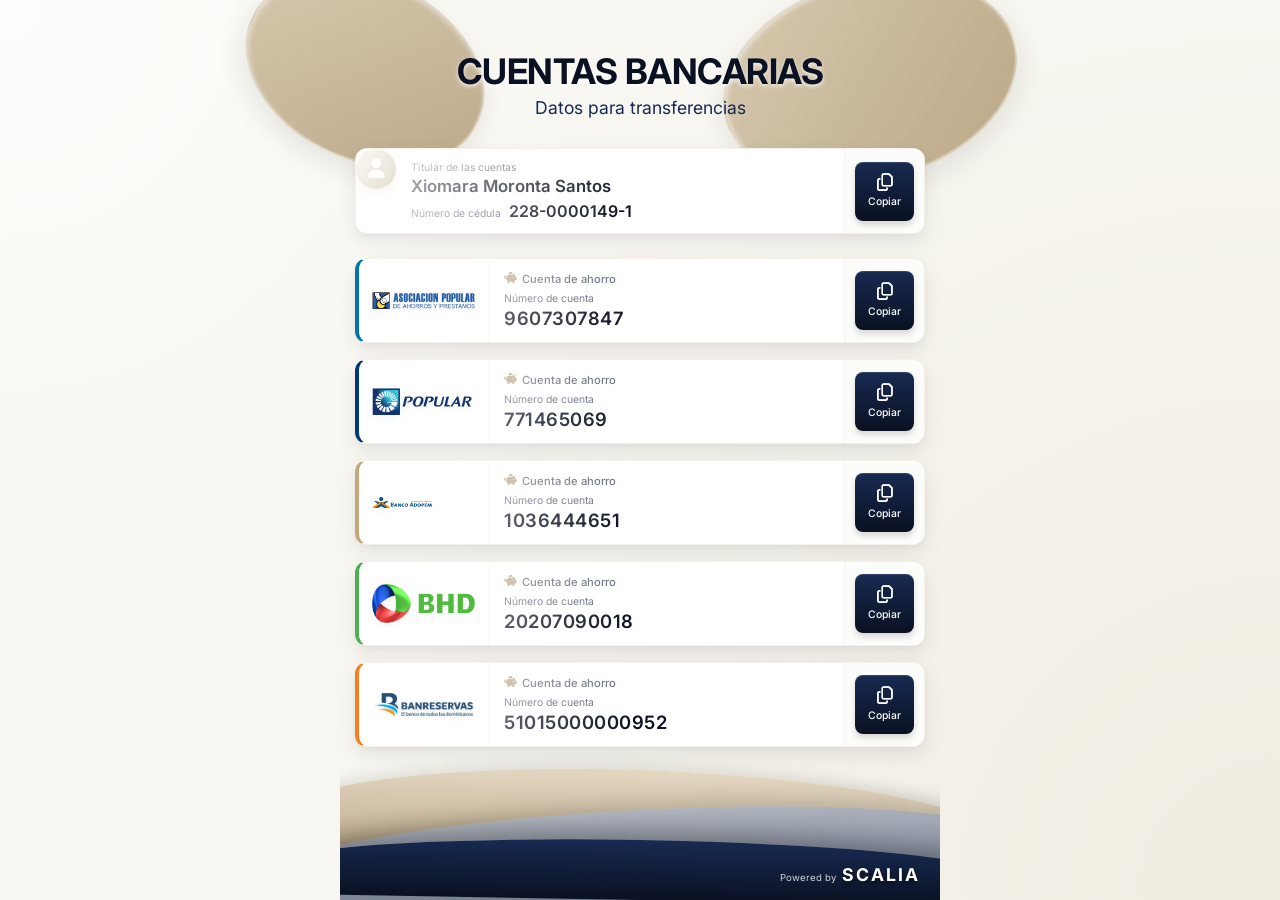
==== index.html @ ecd9dc7a "style: increase logo dimensions and add Banco Popular logo" ====
<!DOCTYPE html>
<html lang="es">
<head>
    <meta charset="UTF-8">
    <meta name="viewport" content="width=device-width, initial-scale=1.0, maximum-scale=1.0, user-scalable=no">
    <title>Cuentas Bancarias - Scalia</title>
    <link rel="stylesheet" href="style.css">
    <link rel="stylesheet" href="https://cdnjs.cloudflare.com/ajax/libs/font-awesome/6.4.0/css/all.min.css">
    <link rel="preconnect" href="https://fonts.googleapis.com">
    <link rel="preconnect" href="https://fonts.gstatic.com" crossorigin>
    <link href="https://fonts.googleapis.com/css2?family=Inter:wght@400;500;600;700&display=swap" rel="stylesheet">
</head>
<body>
    <div class="page-container">
        
        <!-- Sculptural Top Elements -->
        <div class="top-decor decor-left"></div>
        <div class="top-decor decor-right"></div>

        <header class="header-section">
            <h1 class="page-title">CUENTAS BANCARIAS</h1>
            <p class="page-subtitle">Datos para transferencias</p>
        </header>

        <main class="cards-section">
            
            <!-- Titular de las cuentas -->
            <div class="card titular-card">
                <div class="card-icon-col">
                    <div class="avatar-icon"><i class="fa-solid fa-user"></i></div>
                </div>
                <div class="card-info-col">
                    <div class="info-row">
                        <span class="info-label">Titular de las cuentas</span>
                        <span class="info-value name">Xiomara Moronta Santos</span>
                    </div>
                    <div class="info-row inline-row">
                        <span class="info-label">Número de cédula</span>
                        <span class="info-value">228-0000149-1</span>
                    </div>
                </div>
                <div class="card-action-col">
                    <button class="copy-button" data-copy="228-0000149-1">
                        <i class="fa-regular fa-copy"></i>
                        <span class="btn-text">Copiar</span>
                    </button>
                </div>
            </div>

            <!-- Banreservas -->
            <div class="card bank-card bank-banreservas">
                <div class="card-logo-col">
                    <img src="assets/banco-banreservas.png" alt="Banreservas"> 
                </div>
                <div class="card-info-col">
                    <div class="account-type"><i class="fa-solid fa-piggy-bank"></i> Cuenta de ahorro</div>
                    <div class="info-row">
                        <span class="info-label">Número de cuenta</span>
                        <span class="info-value number">9607307847</span>
                    </div>
                </div>
                <div class="card-action-col">
                    <button class="copy-button" data-copy="9607307847">
                        <i class="fa-regular fa-copy"></i>
                        <span class="btn-text">Copiar</span>
                    </button>
                </div>
            </div>

            <!-- Banco Popular -->
            <div class="card bank-card bank-popular">
                <div class="card-logo-col">
                    <img src="assets/banco-popular.png" alt="Banco Popular">
                </div>
                <div class="card-info-col">
                    <div class="account-type"><i class="fa-solid fa-piggy-bank"></i> Cuenta de ahorro</div>
                    <div class="info-row">
                        <span class="info-label">Número de cuenta</span>
                        <span class="info-value number">771465069</span>
                    </div>
                </div>
                <div class="card-action-col">
                    <button class="copy-button" data-copy="771465069">
                        <i class="fa-regular fa-copy"></i>
                        <span class="btn-text">Copiar</span>
                    </button>
                </div>
            </div>

            <!-- APAP -->
            <div class="card bank-card bank-apap">
                <div class="card-logo-col">
                    <img src="assets/banco-apap.png" alt="APAP">
                </div>
                <div class="card-info-col">
                    <div class="account-type"><i class="fa-solid fa-piggy-bank"></i> Cuenta de ahorro</div>
                    <div class="info-row">
                        <span class="info-label">Número de cuenta</span>
                        <span class="info-value number">1036444651</span>
                    </div>
                </div>
                <div class="card-action-col">
                    <button class="copy-button" data-copy="1036444651">
                        <i class="fa-regular fa-copy"></i>
                        <span class="btn-text">Copiar</span>
                    </button>
                </div>
            </div>

            <!-- Banco BHD -->
            <div class="card bank-card bank-bhd">
                <div class="card-logo-col">
                    <img src="assets/banco-bhd.png" alt="Banco BHD">
                </div>
                <div class="card-info-col">
                    <div class="account-type"><i class="fa-solid fa-piggy-bank"></i> Cuenta de ahorro</div>
                    <div class="info-row">
                        <span class="info-label">Número de cuenta</span>
                        <span class="info-value number">20207090018</span>
                    </div>
                </div>
                <div class="card-action-col">
                    <button class="copy-button" data-copy="20207090018">
                        <i class="fa-regular fa-copy"></i>
                        <span class="btn-text">Copiar</span>
                    </button>
                </div>
            </div>

            <!-- Banco Adopem -->
            <div class="card bank-card bank-adopem">
                <div class="card-logo-col">
                    <img src="assets/banco-adopem.png" alt="Banco Adopem">
                </div>
                <div class="card-info-col">
                    <div class="account-type"><i class="fa-solid fa-piggy-bank"></i> Cuenta de ahorro</div>
                    <div class="info-row">
                        <span class="info-label">Número de cuenta</span>
                        <span class="info-value number">51015000000952</span>
                    </div>
                </div>
                <div class="card-action-col">
                    <button class="copy-button" data-copy="51015000000952">
                        <i class="fa-regular fa-copy"></i>
                        <span class="btn-text">Copiar</span>
                    </button>
                </div>
            </div>

        </main>
        
        <!-- Bottom Layers & Branding -->
        <footer class="footer-section">
            <div class="wave-layer wave-champagne"></div>
            <div class="wave-layer wave-steel"></div>
            <div class="wave-layer wave-navy"></div>
            
            <div class="scalia-branding">
                <span class="powered-by">Powered by</span>
                <span class="scalia-text">SCALIA</span>
            </div>
        </footer>
    </div>
    <script src="script.js"></script>
</body>
</html>
---- style.css ----
/* =========================================
   SCALIA - LUXURY BANKING DESIGN SYSTEM
   ========================================= */

:root {
    /* Premium Color Palette */
    --scalia-navy: #0a1122;
    --scalia-navy-light: #182a52;
    --scalia-champagne: #d4c5a9;
    --scalia-champagne-dark: #b5a07c;
    --scalia-ivory: #f7f6f0;
    --scalia-white: #ffffff;
    --scalia-text-main: #141c2f;
    --scalia-text-muted: #5e687a;
    
    /* Bank Accents */
    --bank-banreservas: #0076a8;
    --bank-popular: #003876;
    --bank-apap: #c4a77d;
    --bank-bhd: #4caf50;
    --bank-adopem: #f57f20;

    /* Material Shadows */
    --shadow-contact: 0 8px 20px rgba(10, 17, 34, 0.08);
    --shadow-ambient: 0 2px 4px rgba(10, 17, 34, 0.03);
    --highlight-top: inset 0 1px 1px rgba(255, 255, 255, 0.9);
    --highlight-edge: 1px solid rgba(181, 160, 124, 0.15);
}

* {
    box-sizing: border-box;
    -webkit-tap-highlight-color: transparent;
}

body, html {
    margin: 0;
    padding: 0;
    width: 100%;
    min-height: 100vh;
    background-color: var(--scalia-ivory);
    background-image: 
        radial-gradient(circle at 0% 0%, rgba(255,255,255,0.8) 0%, transparent 40%),
        radial-gradient(circle at 100% 100%, rgba(212, 197, 169, 0.2) 0%, transparent 60%);
    font-family: 'Inter', -apple-system, BlinkMacSystemFont, sans-serif;
    color: var(--scalia-text-main);
    overflow-x: hidden;
}

.page-container {
    position: relative;
    width: 100%;
    max-width: 600px; /* Constrain for desktop while keeping mobile logic */
    margin: 0 auto;
    min-height: 100vh;
    display: flex;
    flex-direction: column;
    padding-bottom: 120px; /* Space for waves */
}

/* =========================================
   TOP SCULPTURAL DECORATIONS
   ========================================= */
.top-decor {
    position: absolute;
    top: -20px;
    height: 180px;
    width: 250px;
    border-radius: 50%;
    background: linear-gradient(135deg, var(--scalia-champagne) 0%, var(--scalia-champagne-dark) 100%);
    z-index: 0;
    box-shadow: 
        0 10px 30px rgba(0,0,0,0.1), 
        inset 2px 2px 5px rgba(255,255,255,0.5);
    opacity: 0.9;
}

.decor-left {
    left: -100px;
    transform: rotate(25deg);
    border: 2px solid rgba(255,255,255,0.4);
}

.decor-right {
    right: -80px;
    transform: rotate(-15deg);
    width: 300px;
    height: 200px;
    border: 2px solid rgba(255,255,255,0.4);
}

/* =========================================
   HEADER
   ========================================= */
.header-section {
    position: relative;
    z-index: 10;
    text-align: center;
    padding: 50px 20px 30px;
}

.page-title {
    margin: 0;
    font-size: clamp(1.6rem, 6vw, 2.2rem);
    font-weight: 700;
    color: var(--scalia-navy);
    letter-spacing: -0.5px;
    text-shadow: 0 2px 4px rgba(255,255,255,0.8);
}

.page-subtitle {
    margin: 5px 0 0;
    font-size: clamp(0.9rem, 4vw, 1.1rem);
    font-weight: 400;
    color: var(--scalia-navy-light);
}

/* =========================================
   CARDS GRID
   ========================================= */
.cards-section {
    position: relative;
    z-index: 10;
    padding: 0 15px;
    display: flex;
    flex-direction: column;
    gap: 16px;
    width: 100%;
}

.card {
    position: relative;
    width: 100%;
    background: var(--scalia-white);
    border-radius: 12px;
    border: var(--highlight-edge);
    box-shadow: var(--shadow-contact), var(--shadow-ambient), var(--highlight-top);
    display: flex;
    align-items: stretch;
    min-height: 85px;
    overflow: hidden;
}

.card::before {
    content: '';
    position: absolute;
    top: 0; left: 0; right: 0; bottom: 0;
    background: linear-gradient(120deg, rgba(255,255,255,0.8) 0%, rgba(255,255,255,0) 50%);
    pointer-events: none;
}

/* Columns */
.card-logo-col {
    width: 32%;
    max-width: 130px;
    display: flex;
    align-items: center;
    justify-content: center;
    padding: 8px 10px;
    border-right: 1px solid rgba(0,0,0,0.04);
}

.card-logo-col img {
    width: 100%;
    max-width: 95%;
    max-height: 70px;
    object-fit: contain;
    filter: drop-shadow(0 2px 4px rgba(0,0,0,0.05));
}

.card-info-col {
    flex: 1;
    padding: 12px 15px;
    display: flex;
    flex-direction: column;
    justify-content: center;
}

.card-action-col {
    width: 80px;
    display: flex;
    align-items: center;
    justify-content: center;
    padding: 10px;
    border-left: 1px solid rgba(0,0,0,0.04);
    background: rgba(250, 249, 245, 0.5);
}

/* Typography & Data */
.account-type {
    font-size: 0.7rem;
    color: var(--scalia-text-muted);
    font-weight: 500;
    margin-bottom: 6px;
    display: flex;
    align-items: center;
    gap: 5px;
}

.account-type i {
    color: var(--scalia-champagne-dark);
}

.info-row {
    display: flex;
    flex-direction: column;
    gap: 2px;
}

.info-label {
    font-size: 0.65rem;
    color: var(--scalia-text-muted);
}

.info-value {
    font-size: 1rem;
    font-weight: 600;
    color: var(--scalia-navy);
}

.info-value.name {
    font-size: 1.05rem;
}

.info-value.number {
    font-size: 1.15rem;
    letter-spacing: 0.5px;
}

.inline-row {
    flex-direction: row;
    align-items: baseline;
    gap: 8px;
    margin-top: 5px;
}

/* Specific Card Layouts */
.titular-card {
    margin-bottom: 8px;
}

.avatar-icon {
    width: 40px;
    height: 40px;
    border-radius: 50%;
    background: linear-gradient(135deg, #e4d8c3 0%, var(--scalia-champagne-dark) 100%);
    display: flex;
    align-items: center;
    justify-content: center;
    color: var(--scalia-white);
    font-size: 1.2rem;
    box-shadow: 0 4px 8px rgba(181, 160, 124, 0.3);
}

/* Bank Left Accents */
.bank-banreservas { border-left: 4px solid var(--bank-banreservas); }
.bank-popular { border-left: 4px solid var(--bank-popular); }
.bank-apap { border-left: 4px solid var(--bank-apap); }
.bank-bhd { border-left: 4px solid var(--bank-bhd); }
.bank-adopem { border-left: 4px solid var(--bank-adopem); }

/* Logo Placeholder */
.logo-placeholder {
    display: flex;
    flex-direction: row;
    align-items: center;
    gap: 5px;
    color: var(--bank-popular);
    font-size: 0.55rem;
    font-weight: 700;
    line-height: 1.1;
    text-align: left;
}
.sunburst-icon {
    font-size: 1.4rem;
}

/* =========================================
   COPY BUTTON
   ========================================= */
.copy-button {
    width: 100%;
    aspect-ratio: 1/1;
    max-width: 65px;
    max-height: 65px;
    
    background: linear-gradient(180deg, var(--scalia-navy-light) 0%, var(--scalia-navy) 100%);
    color: var(--scalia-white);
    border: none;
    border-radius: 8px;
    
    display: flex;
    flex-direction: column;
    align-items: center;
    justify-content: center;
    gap: 4px;
    
    font-family: 'Inter', sans-serif;
    font-weight: 500;
    font-size: 0.65rem;
    
    box-shadow: 
        0 4px 6px rgba(0, 0, 0, 0.15), 
        inset 0 1px 1px rgba(255, 255, 255, 0.15);
    
    cursor: pointer;
    transition: all 0.2s cubic-bezier(0.1, 0.7, 0.1, 1);
    padding: 0;
}

.copy-button i {
    font-size: 1.1rem;
}

.copy-button:active {
    transform: scale(0.92);
    box-shadow: 0 2px 3px rgba(0, 0, 0, 0.2);
}

.copy-button.success {
    background: linear-gradient(180deg, #135c33 0%, #0d4224 100%);
    box-shadow: 
        0 4px 6px rgba(19, 92, 51, 0.3), 
        inset 0 1px 1px rgba(255, 255, 255, 0.2);
}

/* =========================================
   BOTTOM WAVES & BRANDING
   ========================================= */
.footer-section {
    position: absolute;
    bottom: 0;
    left: 0;
    right: 0;
    height: 160px;
    overflow: hidden;
    z-index: 1;
}

.wave-layer {
    position: absolute;
    bottom: 0; left: -10%; right: -10%;
    height: 100%;
    border-radius: 100% 100% 0 0;
    box-shadow: 0 -5px 15px rgba(0,0,0,0.1);
}

.wave-champagne {
    background: linear-gradient(180deg, #e4d8c3 0%, var(--scalia-champagne-dark) 100%);
    height: 120px;
    transform: rotate(2deg);
    bottom: 10px;
}

.wave-steel {
    background: linear-gradient(180deg, #b0b5be 0%, #7c8599 100%);
    height: 90px;
    transform: rotate(-3deg);
    bottom: 0;
    box-shadow: 0 -5px 25px rgba(0,0,0,0.15);
}

.wave-navy {
    background: linear-gradient(180deg, var(--scalia-navy-light) 0%, var(--scalia-navy) 100%);
    height: 60px;
    transform: rotate(1deg);
    border-radius: 50% 50% 0 0;
    box-shadow: 0 -8px 25px rgba(0,0,0,0.3);
}

.scalia-branding {
    position: absolute;
    bottom: 15px;
    right: 20px;
    display: flex;
    align-items: baseline;
    gap: 6px;
    color: var(--scalia-white);
    z-index: 20;
}

.powered-by {
    font-size: 0.6rem;
    font-weight: 400;
    opacity: 0.8;
}

.scalia-text {
    font-size: 1.1rem;
    font-weight: 700;
    letter-spacing: 2px;
    text-shadow: 0 2px 4px rgba(0,0,0,0.5);
}
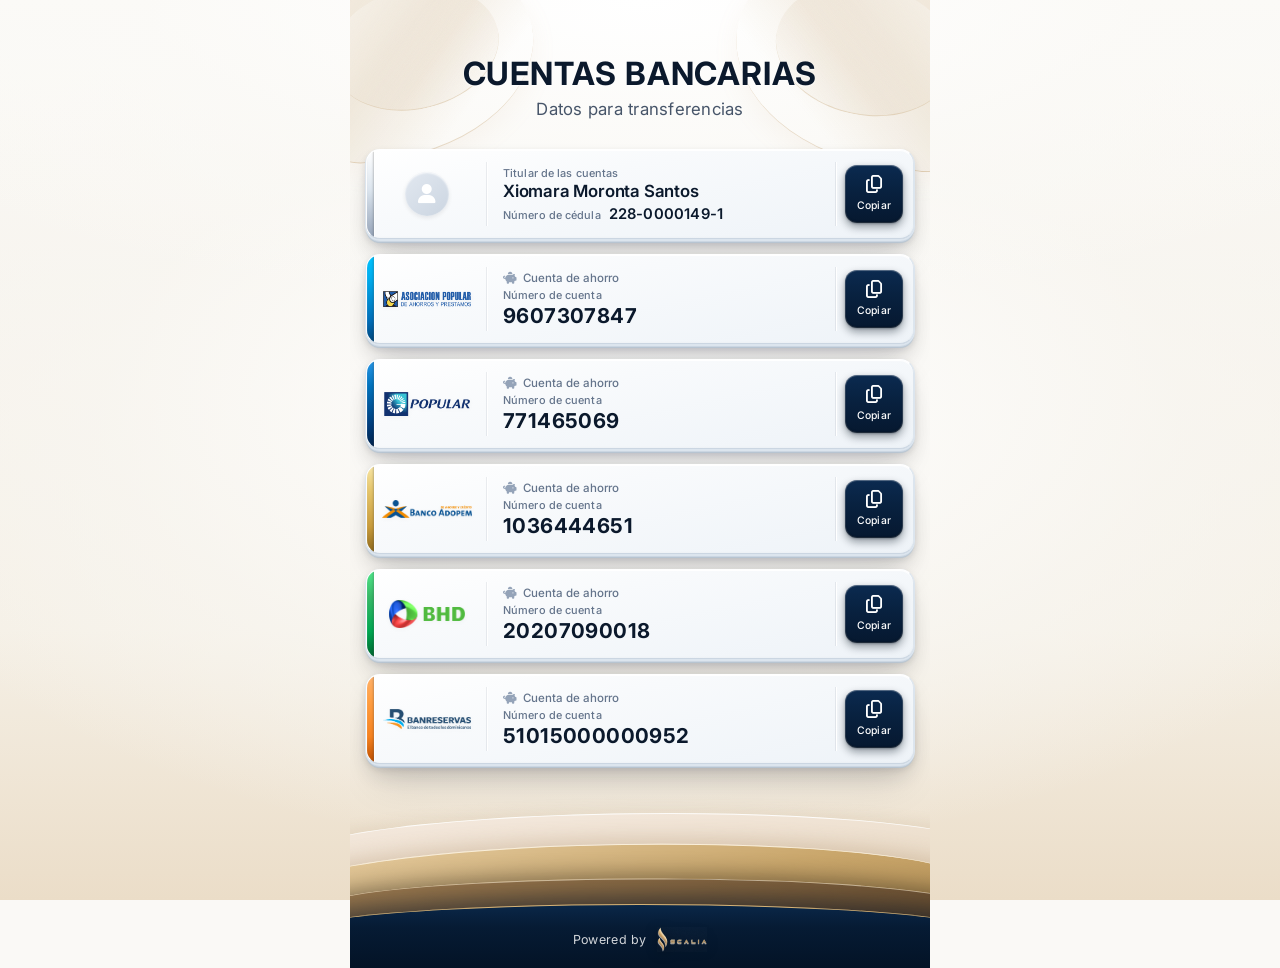
==== commit ccfd3620: "style: finalize premium visual design with ivory, champagne sculptural ribbons and deep Scalia waves" ====
--- a/index.html
+++ b/index.html
@@ -13,16 +13,12 @@
 <body>
     <div class="page-container">
         
-        <!-- Sculptural Top Elements -->
-        <div class="top-decor decor-left"></div>
-        <div class="top-decor decor-right"></div>
-
         <header class="header-section">
             <h1 class="page-title">CUENTAS BANCARIAS</h1>
             <p class="page-subtitle">Datos para transferencias</p>
         </header>
 
-        <main class="cards-section">
+        <main class="cards-section" id="cards-container">
             
             <!-- Titular de las cuentas -->
             <div class="card titular-card">
@@ -40,7 +36,7 @@
                     </div>
                 </div>
                 <div class="card-action-col">
-                    <button class="copy-button" data-copy="228-0000149-1">
+                    <button class="copy-button" data-copy="228-0000149-1" aria-label="Copiar cédula">
                         <i class="fa-regular fa-copy"></i>
                         <span class="btn-text">Copiar</span>
                     </button>
@@ -60,7 +56,7 @@
                     </div>
                 </div>
                 <div class="card-action-col">
-                    <button class="copy-button" data-copy="9607307847">
+                    <button class="copy-button" data-copy="9607307847" aria-label="Copiar cuenta Banreservas">
                         <i class="fa-regular fa-copy"></i>
                         <span class="btn-text">Copiar</span>
                     </button>
@@ -80,7 +76,7 @@
                     </div>
                 </div>
                 <div class="card-action-col">
-                    <button class="copy-button" data-copy="771465069">
+                    <button class="copy-button" data-copy="771465069" aria-label="Copiar cuenta Banco Popular">
                         <i class="fa-regular fa-copy"></i>
                         <span class="btn-text">Copiar</span>
                     </button>
@@ -90,7 +86,7 @@
             <!-- APAP -->
             <div class="card bank-card bank-apap">
                 <div class="card-logo-col">
-                    <img src="assets/banco-apap.png" alt="APAP">
+                    <img src="assets/banco-apap.png" alt="Asociación APAP">
                 </div>
                 <div class="card-info-col">
                     <div class="account-type"><i class="fa-solid fa-piggy-bank"></i> Cuenta de ahorro</div>
@@ -100,7 +96,7 @@
                     </div>
                 </div>
                 <div class="card-action-col">
-                    <button class="copy-button" data-copy="1036444651">
+                    <button class="copy-button" data-copy="1036444651" aria-label="Copiar cuenta APAP">
                         <i class="fa-regular fa-copy"></i>
                         <span class="btn-text">Copiar</span>
                     </button>
@@ -120,7 +116,7 @@
                     </div>
                 </div>
                 <div class="card-action-col">
-                    <button class="copy-button" data-copy="20207090018">
+                    <button class="copy-button" data-copy="20207090018" aria-label="Copiar cuenta Banco BHD">
                         <i class="fa-regular fa-copy"></i>
                         <span class="btn-text">Copiar</span>
                     </button>
@@ -140,7 +136,7 @@
                     </div>
                 </div>
                 <div class="card-action-col">
-                    <button class="copy-button" data-copy="51015000000952">
+                    <button class="copy-button" data-copy="51015000000952" aria-label="Copiar cuenta Banco Adopem">
                         <i class="fa-regular fa-copy"></i>
                         <span class="btn-text">Copiar</span>
                     </button>
@@ -151,13 +147,16 @@
         
         <!-- Bottom Layers & Branding -->
         <footer class="footer-section">
-            <div class="wave-layer wave-champagne"></div>
-            <div class="wave-layer wave-steel"></div>
-            <div class="wave-layer wave-navy"></div>
-            
-            <div class="scalia-branding">
-                <span class="powered-by">Powered by</span>
-                <span class="scalia-text">SCALIA</span>
+            <div class="waves-container">
+                <div class="wave wave-1"></div>
+                <div class="wave wave-2"></div>
+                <div class="wave wave-3"></div>
+                <div class="wave wave-4">
+                    <div class="scalia-branding">
+                        <span class="powered-by">Powered by</span>
+                        <img src="assets/logo-scalia.png" alt="SCALIA" class="scalia-logo">
+                    </div>
+                </div>
             </div>
         </footer>
     </div>
--- a/style.css
+++ b/style.css
@@ -1,392 +1,709 @@
 /* =========================================
-   SCALIA - LUXURY BANKING DESIGN SYSTEM
+   SCALIA - LUXURY BANKING & FINTECH DESIGN SYSTEM
+   Direction Artistique: Ivoire / Champagne / Deep Scalia Blue
    ========================================= */
 
 :root {
-    /* Premium Color Palette */
-    --scalia-navy: #0a1122;
-    --scalia-navy-light: #182a52;
-    --scalia-champagne: #d4c5a9;
-    --scalia-champagne-dark: #b5a07c;
-    --scalia-ivory: #f7f6f0;
-    --scalia-white: #ffffff;
-    --scalia-text-main: #141c2f;
-    --scalia-text-muted: #5e687a;
-    
-    /* Bank Accents */
-    --bank-banreservas: #0076a8;
-    --bank-popular: #003876;
-    --bank-apap: #c4a77d;
-    --bank-bhd: #4caf50;
-    --bank-adopem: #f57f20;
-
-    /* Material Shadows */
-    --shadow-contact: 0 8px 20px rgba(10, 17, 34, 0.08);
-    --shadow-ambient: 0 2px 4px rgba(10, 17, 34, 0.03);
-    --highlight-top: inset 0 1px 1px rgba(255, 255, 255, 0.9);
-    --highlight-edge: 1px solid rgba(181, 160, 124, 0.15);
+    /* Zone A & B: Warm Ivory Canvas */
+    --canvas-base: #FAF9F6;
+    --canvas-ivory-light: #FBFAF7;
+    --canvas-ivory-mid: #F7F4EE;
+    --canvas-ivory-warm: #EFE8DC;
+    
+    /* Champagne Palette */
+    --champagne-light: #E6D4B8;
+    --champagne-mid: #D8C1A0;
+    --champagne-dense: #C8A87A;
+    --champagne-gold: #C9A66B;
+    --champagne-dark: #9E7D52;
+    --champagne-graphite: #6E5334;
+
+    /* Zone C: Scalia Blue Terminal */
+    --scalia-blue-light: #0A2748;
+    --scalia-blue-mid: #061B34;
+    --scalia-blue-deep: #031326;
+
+    /* Opaline 3D Plaque Material */
+    --card-surface-specular: #FFFFFF;
+    --card-surface-body: #F8FAFC;
+    --card-surface-cool: #EEF3F8;
+    --card-edge-bevel: #DCE5EE;
+    --card-edge-thickness: #CBD6E2;
+    --card-edge-dark: #B5C4D2;
+    
+    /* Typography */
+    --text-navy-title: #0B192C;
+    --text-navy-subtitle: #475569;
+    --text-primary: #0B192C;
+    --text-secondary: #64748B;
+
+    /* Bank Signature Brand Colors */
+    --bank-banreservas-cyan: #00AEEF;
+    --bank-banreservas-blue: #006CB7;
+    --bank-banreservas-dark: #004578;
+    
+    --bank-popular-light: #0072BC;
+    --bank-popular-cobalt: #003B7A;
+    --bank-popular-dark: #00224A;
+    
+    --bank-apap-gold-light: #E4C46A;
+    --bank-apap-gold-mid: #C89B3C;
+    --bank-apap-gold-dark: #8C681D;
+    
+    --bank-bhd-green-light: #38B968;
+    --bank-bhd-green-mid: #00A651;
+    --bank-bhd-green-dark: #00632E;
+    
+    --bank-adopem-orange-light: #FF9E42;
+    --bank-adopem-orange-mid: #F58220;
+    --bank-adopem-orange-dark: #BA4E00;
+
+    /* Scalia Physical Button */
+    --btn-lit: #0B2A50;
+    --btn-mid: #08213F;
+    --btn-base: #06182F;
 }
 
 * {
     box-sizing: border-box;
-    -webkit-tap-highlight-color: transparent;
-}
-
-body, html {
     margin: 0;
     padding: 0;
+    -webkit-tap-highlight-color: transparent;
+}
+
+html, body {
     width: 100%;
     min-height: 100vh;
-    background-color: var(--scalia-ivory);
+    background-color: var(--canvas-base);
+    /* 3-Zone Vertical Progression: Luminous top -> Calm middle -> Warm champagne transition */
     background-image: 
-        radial-gradient(circle at 0% 0%, rgba(255,255,255,0.8) 0%, transparent 40%),
-        radial-gradient(circle at 100% 100%, rgba(212, 197, 169, 0.2) 0%, transparent 60%);
-    font-family: 'Inter', -apple-system, BlinkMacSystemFont, sans-serif;
-    color: var(--scalia-text-main);
+        radial-gradient(ellipse 70% 35% at 50% 0%, #FFFFFF 0%, rgba(251, 250, 247, 0.8) 55%, transparent 100%),
+        radial-gradient(ellipse 65% 50% at 50% 45%, #FFFFFF 0%, rgba(248, 246, 241, 0.7) 65%, transparent 100%),
+        linear-gradient(180deg, var(--canvas-ivory-light) 0%, var(--canvas-ivory-mid) 35%, #F5F0E6 70%, #EBDDC8 100%);
+    background-attachment: fixed;
+    font-family: 'Inter', -apple-system, BlinkMacSystemFont, "Segoe UI", Roboto, sans-serif;
+    color: var(--text-primary);
     overflow-x: hidden;
-}
-
+    position: relative;
+}
+
+/* =========================================
+   PAGE CONTAINER & TOP SCULPTURES (ZONE A)
+   ========================================= */
 .page-container {
     position: relative;
     width: 100%;
-    max-width: 600px; /* Constrain for desktop while keeping mobile logic */
+    max-width: 580px;
     margin: 0 auto;
     min-height: 100vh;
     display: flex;
     flex-direction: column;
-    padding-bottom: 120px; /* Space for waves */
-}
-
-/* =========================================
-   TOP SCULPTURAL DECORATIONS
-   ========================================= */
-.top-decor {
-    position: absolute;
-    top: -20px;
-    height: 180px;
+    overflow-x: hidden;
+}
+
+/* Top-Left Champagne Sculptural Ribbon */
+.page-container::before {
+    content: '';
+    position: absolute;
+    top: -45px;
+    left: -65px;
     width: 250px;
+    height: 200px;
+    border-radius: 40% 60% 70% 30% / 40% 50% 60% 50%;
+    background: linear-gradient(135deg, rgba(230, 212, 184, 0.5) 0%, rgba(200, 168, 122, 0.22) 45%, rgba(247, 244, 238, 0) 75%);
+    border-bottom: 1.5px solid rgba(200, 168, 122, 0.4);
+    box-shadow: 0 10px 25px rgba(200, 168, 122, 0.08);
+    pointer-events: none;
+    z-index: 1;
+    transform: rotate(-8deg);
+}
+
+/* Top-Right Champagne Sculptural Ribbon */
+.page-container::after {
+    content: '';
+    position: absolute;
+    top: -55px;
+    right: -75px;
+    width: 270px;
+    height: 220px;
+    border-radius: 60% 40% 30% 70% / 50% 40% 50% 60%;
+    background: linear-gradient(225deg, rgba(230, 212, 184, 0.55) 0%, rgba(200, 168, 122, 0.22) 45%, rgba(247, 244, 238, 0) 75%);
+    border-bottom: 1.5px solid rgba(200, 168, 122, 0.4);
+    box-shadow: 0 10px 25px rgba(200, 168, 122, 0.08);
+    pointer-events: none;
+    z-index: 1;
+    transform: rotate(6deg);
+}
+
+/* =========================================
+   HEADER (ZONE A - ENCADRÉ ET LUMINEUX)
+   ========================================= */
+.header-section {
+    position: relative;
+    text-align: center;
+    padding: clamp(38px, 8vw, 54px) 20px clamp(20px, 4.5vw, 30px);
+    z-index: 5;
+    opacity: 0;
+    animation: fadeInHeader 0.5s cubic-bezier(0.16, 1, 0.3, 1) forwards;
+}
+
+/* Inner secondary fine ribbon accents framing the header */
+.header-section::before {
+    content: '';
+    position: absolute;
+    top: -12px;
+    left: -20px;
+    width: 170px;
+    height: 120px;
     border-radius: 50%;
-    background: linear-gradient(135deg, var(--scalia-champagne) 0%, var(--scalia-champagne-dark) 100%);
-    z-index: 0;
+    border-bottom: 1.2px solid rgba(216, 193, 160, 0.55);
+    background: linear-gradient(140deg, rgba(251, 250, 247, 0.6) 0%, rgba(200, 168, 122, 0.12) 60%, transparent 100%);
+    pointer-events: none;
+    z-index: 1;
+    transform: rotate(-14deg);
+}
+
+.header-section::after {
+    content: '';
+    position: absolute;
+    top: -16px;
+    right: -25px;
+    width: 180px;
+    height: 130px;
+    border-radius: 50%;
+    border-bottom: 1.2px solid rgba(216, 193, 160, 0.55);
+    background: linear-gradient(220deg, rgba(251, 250, 247, 0.6) 0%, rgba(200, 168, 122, 0.12) 60%, transparent 100%);
+    pointer-events: none;
+    z-index: 1;
+    transform: rotate(12deg);
+}
+
+@keyframes fadeInHeader {
+    0% { opacity: 0; transform: translateY(-8px); }
+    100% { opacity: 1; transform: translateY(0); }
+}
+
+.page-title {
+    position: relative;
+    z-index: 5;
+    font-size: clamp(1.45rem, 5.5vw, 2rem);
+    font-weight: 700;
+    letter-spacing: 0.8px;
+    color: var(--text-navy-title);
+    text-transform: uppercase;
+    text-shadow: 0 1px 2px rgba(255, 255, 255, 0.8);
+}
+
+.page-subtitle {
+    position: relative;
+    z-index: 5;
+    margin-top: 6px;
+    font-size: clamp(0.9rem, 3.8vw, 1.05rem);
+    font-weight: 400;
+    color: var(--text-navy-subtitle);
+    letter-spacing: 0.25px;
+}
+
+/* =========================================
+   CARDS CONTAINER & 3D OPALINE SYSTEM (ZONE B)
+   ========================================= */
+.cards-section {
+    position: relative;
+    z-index: 10;
+    padding: 0 16px;
+    display: flex;
+    flex-direction: column;
+    gap: 15px;
+    width: 100%;
+}
+
+.card {
+    position: relative;
+    width: 100%;
+    /* Solid physical opaline ceramic/glass plaque */
+    background: linear-gradient(168deg, var(--card-surface-specular) 0%, var(--card-surface-body) 35%, var(--card-surface-cool) 100%);
+    border-radius: 14px;
+    
+    /* Precision optical edges catching directional softbox light */
+    border-top: 1px solid rgba(255, 255, 255, 0.95);
+    border-left: 1px solid rgba(255, 255, 255, 0.7);
+    border-right: 1px solid var(--card-edge-bevel);
+    border-bottom: 1px solid var(--card-edge-thickness);
+    
+    /* 3-Level Physical 3D Depth & Stratified Contact/Ambient Shadows */
     box-shadow: 
-        0 10px 30px rgba(0,0,0,0.1), 
-        inset 2px 2px 5px rgba(255,255,255,0.5);
-    opacity: 0.9;
-}
-
-.decor-left {
-    left: -100px;
-    transform: rotate(25deg);
-    border: 2px solid rgba(255,255,255,0.4);
-}
-
-.decor-right {
-    right: -80px;
-    transform: rotate(-15deg);
-    width: 300px;
-    height: 200px;
-    border: 2px solid rgba(255,255,255,0.4);
-}
-
-/* =========================================
-   HEADER
-   ========================================= */
-.header-section {
-    position: relative;
-    z-index: 10;
-    text-align: center;
-    padding: 50px 20px 30px;
-}
-
-.page-title {
-    margin: 0;
-    font-size: clamp(1.6rem, 6vw, 2.2rem);
-    font-weight: 700;
-    color: var(--scalia-navy);
-    letter-spacing: -0.5px;
-    text-shadow: 0 2px 4px rgba(255,255,255,0.8);
-}
-
-.page-subtitle {
-    margin: 5px 0 0;
-    font-size: clamp(0.9rem, 4vw, 1.1rem);
-    font-weight: 400;
-    color: var(--scalia-navy-light);
-}
-
-/* =========================================
-   CARDS GRID
-   ========================================= */
-.cards-section {
-    position: relative;
-    z-index: 10;
-    padding: 0 15px;
-    display: flex;
-    flex-direction: column;
-    gap: 16px;
-    width: 100%;
-}
-
-.card {
-    position: relative;
-    width: 100%;
-    background: var(--scalia-white);
-    border-radius: 12px;
-    border: var(--highlight-edge);
-    box-shadow: var(--shadow-contact), var(--shadow-ambient), var(--highlight-top);
+        0 1px 0 1px var(--card-edge-bevel),                  /* Beveled rim */
+        0 3px 0 0 var(--card-edge-thickness),                /* 3mm physical plaque thickness */
+        0 4px 1px 0 var(--card-edge-dark),                   /* Darkened underside thickness */
+        0 4px 8px 0 rgba(4, 17, 31, 0.14),                   /* Crisp contact shadow underneath */
+        0 14px 24px -4px rgba(4, 17, 31, 0.16),              /* Diffuse floating shadow */
+        0 28px 42px -10px rgba(4, 17, 31, 0.10),             /* Soft atmospheric floor shadow */
+        inset 0 1px 1px rgba(255, 255, 255, 1),              /* Specular top arris highlight */
+        inset 0 -1px 2px rgba(4, 17, 31, 0.02);
+        
     display: flex;
     align-items: stretch;
-    min-height: 85px;
+    min-height: 90px;
     overflow: hidden;
-}
-
+    
+    /* Entrance base state */
+    opacity: 0;
+    transform: translateY(12px) scale(0.985);
+    transition: transform 0.22s cubic-bezier(0.16, 1, 0.3, 1), box-shadow 0.22s cubic-bezier(0.16, 1, 0.3, 1);
+}
+
+/* Staggered entrance applied by JS */
+.card.visible {
+    animation: entranceSlide 0.5s cubic-bezier(0.16, 1, 0.3, 1) forwards;
+}
+
+@keyframes entranceSlide {
+    0% {
+        opacity: 0;
+        transform: translateY(12px) scale(0.985);
+    }
+    100% {
+        opacity: 1;
+        transform: translateY(0) scale(1);
+    }
+}
+
+/* Desktop Hover Lift */
+@media (hover: hover) and (pointer: fine) {
+    .card:hover {
+        transform: translateY(-2px) !important;
+        box-shadow: 
+            0 1px 0 1px var(--card-edge-bevel),
+            0 5px 0 0 var(--card-edge-thickness),
+            0 6px 1px 0 var(--card-edge-dark),
+            0 8px 14px 0 rgba(4, 17, 31, 0.18),
+            0 20px 32px -4px rgba(4, 17, 31, 0.20),
+            0 36px 52px -10px rgba(4, 17, 31, 0.14),
+            inset 0 1px 1px rgba(255, 255, 255, 1);
+    }
+}
+
+/* =========================================
+   3D COLOR STRIP (PHYSICAL PIECE INTEGRATED IN CARD)
+   ========================================= */
 .card::before {
     content: '';
     position: absolute;
-    top: 0; left: 0; right: 0; bottom: 0;
-    background: linear-gradient(120deg, rgba(255,255,255,0.8) 0%, rgba(255,255,255,0) 50%);
-    pointer-events: none;
-}
-
-/* Columns */
-.card-logo-col {
-    width: 32%;
-    max-width: 130px;
+    left: 0;
+    top: 0;
+    bottom: 0;
+    width: 6.5px;
+    border-radius: 14px 0 0 14px;
+    opacity: 0;
+    z-index: 3;
+    box-shadow: 
+        inset 0 1px 1px rgba(255, 255, 255, 0.65),
+        inset -1px 0 2px rgba(0, 0, 0, 0.22),
+        1px 0 1px rgba(255, 255, 255, 0.8),
+        0 3px 0 0 var(--card-edge-thickness);
+}
+
+/* Micro-reveal on entrance */
+.card.visible::before {
+    animation: activateStripe 0.45s cubic-bezier(0.16, 1, 0.3, 1) forwards;
+    animation-delay: 0.18s;
+}
+
+@keyframes activateStripe {
+    0% { opacity: 0; transform: scaleY(0.9); }
+    100% { opacity: 1; transform: scaleY(1); }
+}
+
+.titular-card::before {
+    background: linear-gradient(180deg, #FFFFFF 0%, #DCE5EE 45%, #94A3B8 100%);
+}
+
+.bank-banreservas::before {
+    background: linear-gradient(180deg, #00C4FF 0%, var(--bank-banreservas-cyan) 25%, var(--bank-banreservas-blue) 75%, var(--bank-banreservas-dark) 100%);
+}
+
+.bank-popular::before {
+    background: linear-gradient(180deg, #2A98E8 0%, var(--bank-popular-light) 30%, var(--bank-popular-cobalt) 75%, var(--bank-popular-dark) 100%);
+}
+
+.bank-apap::before {
+    background: linear-gradient(180deg, #F8E6A6 0%, var(--bank-apap-gold-light) 30%, var(--bank-apap-gold-mid) 70%, var(--bank-apap-gold-dark) 100%);
+}
+
+.bank-bhd::before {
+    background: linear-gradient(180deg, #50E88B 0%, var(--bank-bhd-green-light) 30%, var(--bank-bhd-green-mid) 70%, var(--bank-bhd-green-dark) 100%);
+}
+
+.bank-adopem::before {
+    background: linear-gradient(180deg, #FFB26B 0%, var(--bank-adopem-orange-light) 30%, var(--bank-adopem-orange-mid) 70%, var(--bank-adopem-orange-dark) 100%);
+}
+
+/* =========================================
+   INTERNAL CARD STRUCTURE
+   ========================================= */
+.card-logo-col,
+.card-icon-col {
+    flex: 0 0 120px;
+    max-width: 120px;
     display: flex;
     align-items: center;
     justify-content: center;
-    padding: 8px 10px;
-    border-right: 1px solid rgba(0,0,0,0.04);
-}
-
+    padding: 10px 14px;
+    position: relative;
+    z-index: 2;
+}
+
+/* Engraved / Recessed / Machined Vertical Separators */
+.card-logo-col::after,
+.card-icon-col::after {
+    content: '';
+    position: absolute;
+    right: 0;
+    top: 14%;
+    bottom: 14%;
+    width: 1px;
+    background: rgba(11, 25, 44, 0.07);
+    box-shadow: 1px 0 0 rgba(255, 255, 255, 0.95);
+}
+
+.avatar-icon {
+    width: 44px;
+    height: 44px;
+    border-radius: 50%;
+    background: linear-gradient(140deg, #E2E8F0 0%, #CBD5E1 100%);
+    display: flex;
+    align-items: center;
+    justify-content: center;
+    color: #FFFFFF;
+    font-size: 1.25rem;
+    box-shadow: 
+        inset 0 1px 2px rgba(255, 255, 255, 0.9),
+        0 2px 4px rgba(4, 17, 31, 0.08);
+}
+
+/* Optical Calibration for Equal Visual Weight */
 .card-logo-col img {
-    width: 100%;
-    max-width: 95%;
-    max-height: 70px;
+    width: auto;
+    height: auto;
+    max-width: 100%;
     object-fit: contain;
-    filter: drop-shadow(0 2px 4px rgba(0,0,0,0.05));
-}
-
+    filter: drop-shadow(0 1px 2px rgba(0, 0, 0, 0.04));
+    display: block;
+}
+
+.bank-banreservas .card-logo-col img {
+    max-height: 44px;
+    max-width: 96%;
+}
+
+.bank-popular .card-logo-col img {
+    max-height: 42px;
+    max-width: 94%;
+}
+
+.bank-apap .card-logo-col img {
+    max-height: 40px;
+    max-width: 98%;
+}
+
+.bank-bhd .card-logo-col img {
+    max-height: 35px;
+    max-width: 82%;
+}
+
+.bank-adopem .card-logo-col img {
+    max-height: 40px;
+    max-width: 96%;
+}
+
+/* Info Column */
 .card-info-col {
     flex: 1;
-    padding: 12px 15px;
+    min-width: 0;
+    padding: 12px 16px;
     display: flex;
     flex-direction: column;
     justify-content: center;
-}
-
+    z-index: 2;
+}
+
+/* Action Column */
 .card-action-col {
-    width: 80px;
+    flex: 0 0 78px;
     display: flex;
     align-items: center;
     justify-content: center;
     padding: 10px;
-    border-left: 1px solid rgba(0,0,0,0.04);
-    background: rgba(250, 249, 245, 0.5);
-}
-
-/* Typography & Data */
+    position: relative;
+    z-index: 2;
+}
+
+.card-action-col::before {
+    content: '';
+    position: absolute;
+    left: 0;
+    top: 14%;
+    bottom: 14%;
+    width: 1px;
+    background: rgba(11, 25, 44, 0.07);
+    box-shadow: 1px 0 0 rgba(255, 255, 255, 0.95);
+}
+
+/* Typography */
 .account-type {
-    font-size: 0.7rem;
-    color: var(--scalia-text-muted);
+    font-size: 0.72rem;
+    color: var(--text-secondary);
     font-weight: 500;
-    margin-bottom: 6px;
+    margin-bottom: 3px;
     display: flex;
     align-items: center;
-    gap: 5px;
+    gap: 6px;
 }
 
 .account-type i {
-    color: var(--scalia-champagne-dark);
+    color: #94A3B8;
+    font-size: 0.75rem;
 }
 
 .info-row {
     display: flex;
     flex-direction: column;
-    gap: 2px;
+    gap: 1px;
 }
 
 .info-label {
-    font-size: 0.65rem;
-    color: var(--scalia-text-muted);
+    font-size: 0.68rem;
+    color: var(--text-secondary);
+    font-weight: 500;
+    letter-spacing: 0.1px;
 }
 
 .info-value {
-    font-size: 1rem;
-    font-weight: 600;
-    color: var(--scalia-navy);
+    color: var(--text-primary);
 }
 
 .info-value.name {
     font-size: 1.05rem;
+    font-weight: 600;
+    letter-spacing: -0.2px;
 }
 
 .info-value.number {
-    font-size: 1.15rem;
-    letter-spacing: 0.5px;
+    font-size: clamp(1.05rem, 4.2vw, 1.28rem);
+    letter-spacing: 0.4px;
+    font-weight: 700;
+    white-space: nowrap;
 }
 
 .inline-row {
     flex-direction: row;
     align-items: baseline;
     gap: 8px;
-    margin-top: 5px;
-}
-
-/* Specific Card Layouts */
-.titular-card {
-    margin-bottom: 8px;
-}
-
-.avatar-icon {
-    width: 40px;
-    height: 40px;
-    border-radius: 50%;
-    background: linear-gradient(135deg, #e4d8c3 0%, var(--scalia-champagne-dark) 100%);
-    display: flex;
-    align-items: center;
-    justify-content: center;
-    color: var(--scalia-white);
-    font-size: 1.2rem;
-    box-shadow: 0 4px 8px rgba(181, 160, 124, 0.3);
-}
-
-/* Bank Left Accents */
-.bank-banreservas { border-left: 4px solid var(--bank-banreservas); }
-.bank-popular { border-left: 4px solid var(--bank-popular); }
-.bank-apap { border-left: 4px solid var(--bank-apap); }
-.bank-bhd { border-left: 4px solid var(--bank-bhd); }
-.bank-adopem { border-left: 4px solid var(--bank-adopem); }
-
-/* Logo Placeholder */
-.logo-placeholder {
-    display: flex;
-    flex-direction: row;
-    align-items: center;
-    gap: 5px;
-    color: var(--bank-popular);
-    font-size: 0.55rem;
-    font-weight: 700;
-    line-height: 1.1;
-    text-align: left;
-}
-.sunburst-icon {
-    font-size: 1.4rem;
-}
-
-/* =========================================
-   COPY BUTTON
+    margin-top: 4px;
+}
+
+.inline-row .info-value {
+    font-size: 0.92rem;
+    font-weight: 600;
+    letter-spacing: 0.2px;
+}
+
+/* =========================================
+   PREMIUM CONVEX COPY BUTTON
    ========================================= */
 .copy-button {
-    width: 100%;
-    aspect-ratio: 1/1;
-    max-width: 65px;
-    max-height: 65px;
-    
-    background: linear-gradient(180deg, var(--scalia-navy-light) 0%, var(--scalia-navy) 100%);
-    color: var(--scalia-white);
+    width: 58px;
+    height: 58px;
+    background: linear-gradient(180deg, var(--btn-lit) 0%, var(--btn-mid) 45%, var(--btn-base) 100%);
+    color: #FFFFFF;
     border: none;
-    border-radius: 8px;
-    
+    border-radius: 12px;
     display: flex;
     flex-direction: column;
     align-items: center;
     justify-content: center;
     gap: 4px;
-    
-    font-family: 'Inter', sans-serif;
+    font-family: 'Inter', -apple-system, sans-serif;
     font-weight: 500;
     font-size: 0.65rem;
-    
+    letter-spacing: 0.2px;
     box-shadow: 
-        0 4px 6px rgba(0, 0, 0, 0.15), 
-        inset 0 1px 1px rgba(255, 255, 255, 0.15);
-    
+        0 4px 8px rgba(4, 17, 31, 0.4),
+        0 1px 2px rgba(4, 17, 31, 0.25),
+        inset 0 1px 1px rgba(255, 255, 255, 0.2),
+        inset 0 -1px 2px rgba(0, 0, 0, 0.35),
+        inset 0 0 0 1px rgba(255, 255, 255, 0.14);
     cursor: pointer;
-    transition: all 0.2s cubic-bezier(0.1, 0.7, 0.1, 1);
+    transition: transform 0.12s ease, box-shadow 0.12s ease;
     padding: 0;
+    outline: none;
+    user-select: none;
+    flex-shrink: 0;
 }
 
 .copy-button i {
-    font-size: 1.1rem;
+    font-size: 1.15rem;
+    line-height: 1;
+    color: #FFFFFF;
 }
 
 .copy-button:active {
-    transform: scale(0.92);
-    box-shadow: 0 2px 3px rgba(0, 0, 0, 0.2);
-}
-
-.copy-button.success {
-    background: linear-gradient(180deg, #135c33 0%, #0d4224 100%);
+    transform: scale(0.97);
     box-shadow: 
-        0 4px 6px rgba(19, 92, 51, 0.3), 
-        inset 0 1px 1px rgba(255, 255, 255, 0.2);
-}
-
-/* =========================================
-   BOTTOM WAVES & BRANDING
+        0 2px 4px rgba(4, 17, 31, 0.5),
+        inset 0 1px 1px rgba(255, 255, 255, 0.12);
+}
+
+/* =========================================
+   ZONE C: BAS / COUCHES MÉTALLIQUES & SCALIA
    ========================================= */
 .footer-section {
+    position: relative;
+    width: 100%;
+    margin-top: 24px;
+    padding: 0;
+    overflow: hidden;
+    z-index: 10;
+}
+
+.waves-container {
+    position: relative;
+    width: 100%;
+    height: 180px;
+    overflow: hidden;
+}
+
+/* Couche 1: Champagne clair (#E8D9C3) */
+.wave-1 {
     position: absolute;
     bottom: 0;
-    left: 0;
-    right: 0;
-    height: 160px;
-    overflow: hidden;
+    left: -12%;
+    right: -12%;
+    height: 155px;
+    border-radius: 65% 55% 0 0 / 60px 48px 0 0;
+    background: linear-gradient(175deg, #F5EAE0 0%, #E8D9C3 60%, #DAC7AF 100%);
+    border-top: 1px solid rgba(255, 255, 255, 0.9);
+    box-shadow: 0 -4px 14px rgba(158, 125, 82, 0.12);
     z-index: 1;
 }
 
-.wave-layer {
-    position: absolute;
-    bottom: 0; left: -10%; right: -10%;
-    height: 100%;
-    border-radius: 100% 100% 0 0;
-    box-shadow: 0 -5px 15px rgba(0,0,0,0.1);
-}
-
-.wave-champagne {
-    background: linear-gradient(180deg, #e4d8c3 0%, var(--scalia-champagne-dark) 100%);
-    height: 120px;
-    transform: rotate(2deg);
-    bottom: 10px;
-}
-
-.wave-steel {
-    background: linear-gradient(180deg, #b0b5be 0%, #7c8599 100%);
+/* Couche 2: Métal champagne plus dense (#C9A66B) */
+.wave-2 {
+    position: absolute;
+    bottom: 0;
+    left: -15%;
+    right: -8%;
+    height: 124px;
+    border-radius: 50% 60% 0 0 / 52px 56px 0 0;
+    background: linear-gradient(168deg, #E6CDA2 0%, var(--champagne-gold) 50%, #A88349 100%);
+    border-top: 1.5px solid #F9EED9;
+    box-shadow: 0 -6px 18px rgba(158, 125, 82, 0.25);
+    transform: rotate(-1.5deg);
+    z-index: 2;
+}
+
+/* Couche 3: Métal sombre / graphite-champagne (#9E7D52) */
+.wave-3 {
+    position: absolute;
+    bottom: 0;
+    left: -8%;
+    right: -16%;
     height: 90px;
-    transform: rotate(-3deg);
+    border-radius: 65% 45% 0 0 / 46px 42px 0 0;
+    background: linear-gradient(165deg, var(--champagne-dark) 0%, var(--champagne-graphite) 60%, #44321E 100%);
+    border-top: 1.2px solid rgba(245, 230, 204, 0.65);
+    box-shadow: 0 -6px 20px rgba(0, 0, 0, 0.32);
+    transform: rotate(1deg);
+    z-index: 3;
+}
+
+/* Couche 4: Bleu Scalia profond (#031326 / #061B34 / #0A2748) */
+.wave-4 {
+    position: absolute;
     bottom: 0;
-    box-shadow: 0 -5px 25px rgba(0,0,0,0.15);
-}
-
-.wave-navy {
-    background: linear-gradient(180deg, var(--scalia-navy-light) 0%, var(--scalia-navy) 100%);
-    height: 60px;
-    transform: rotate(1deg);
-    border-radius: 50% 50% 0 0;
-    box-shadow: 0 -8px 25px rgba(0,0,0,0.3);
-}
-
+    left: -10%;
+    right: -10%;
+    height: 64px;
+    border-radius: 55% 55% 0 0 / 32px 32px 0 0;
+    background: linear-gradient(180deg, var(--scalia-blue-light) 0%, var(--scalia-blue-mid) 35%, var(--scalia-blue-deep) 100%);
+    border-top: 1.5px solid #D4B277; /* Fine metallic champagne lip separating blue from metal */
+    box-shadow: 0 -6px 22px rgba(3, 19, 38, 0.55);
+    z-index: 4;
+    display: flex;
+    align-items: center;
+    justify-content: center;
+    padding-top: 6px;
+}
+
+/* Powered by Scalia */
 .scalia-branding {
-    position: absolute;
-    bottom: 15px;
-    right: 20px;
-    display: flex;
-    align-items: baseline;
-    gap: 6px;
-    color: var(--scalia-white);
-    z-index: 20;
+    display: flex;
+    align-items: center;
+    justify-content: center;
+    gap: 10px;
+    position: relative;
+    z-index: 5;
 }
 
 .powered-by {
-    font-size: 0.6rem;
+    font-size: 0.78rem;
     font-weight: 400;
-    opacity: 0.8;
-}
-
-.scalia-text {
-    font-size: 1.1rem;
-    font-weight: 700;
-    letter-spacing: 2px;
-    text-shadow: 0 2px 4px rgba(0,0,0,0.5);
-}
+    color: rgba(255, 255, 255, 0.82);
+    letter-spacing: 0.3px;
+}
+
+.scalia-logo {
+    height: 25px;
+    width: auto;
+    object-fit: contain;
+    display: block;
+    filter: drop-shadow(0 2px 6px rgba(0, 0, 0, 0.5));
+}
+
+/* =========================================
+   RESPONSIVE
+   ========================================= */
+@media (max-width: 390px) {
+    .cards-section {
+        padding: 0 12px;
+        gap: 13px;
+    }
+    
+    .card-logo-col,
+    .card-icon-col {
+        flex: 0 0 100px;
+        max-width: 100px;
+        padding: 8px 10px;
+    }
+    
+    .card-action-col {
+        flex: 0 0 68px;
+        padding: 6px;
+    }
+    
+    .copy-button {
+        width: 52px;
+        height: 52px;
+        border-radius: 10px;
+    }
+    
+    .card-info-col {
+        padding: 10px 10px;
+    }
+    
+    .info-value.number {
+        font-size: clamp(0.96rem, 4vw, 1.15rem);
+    }
+}
+
+/* Reduced Motion Accessibility */
+@media (prefers-reduced-motion: reduce) {
+    .header-section,
+    .card,
+    .card::before {
+        animation: none !important;
+        opacity: 1 !important;
+        transform: none !important;
+        transition: none !important;
+    }
+}
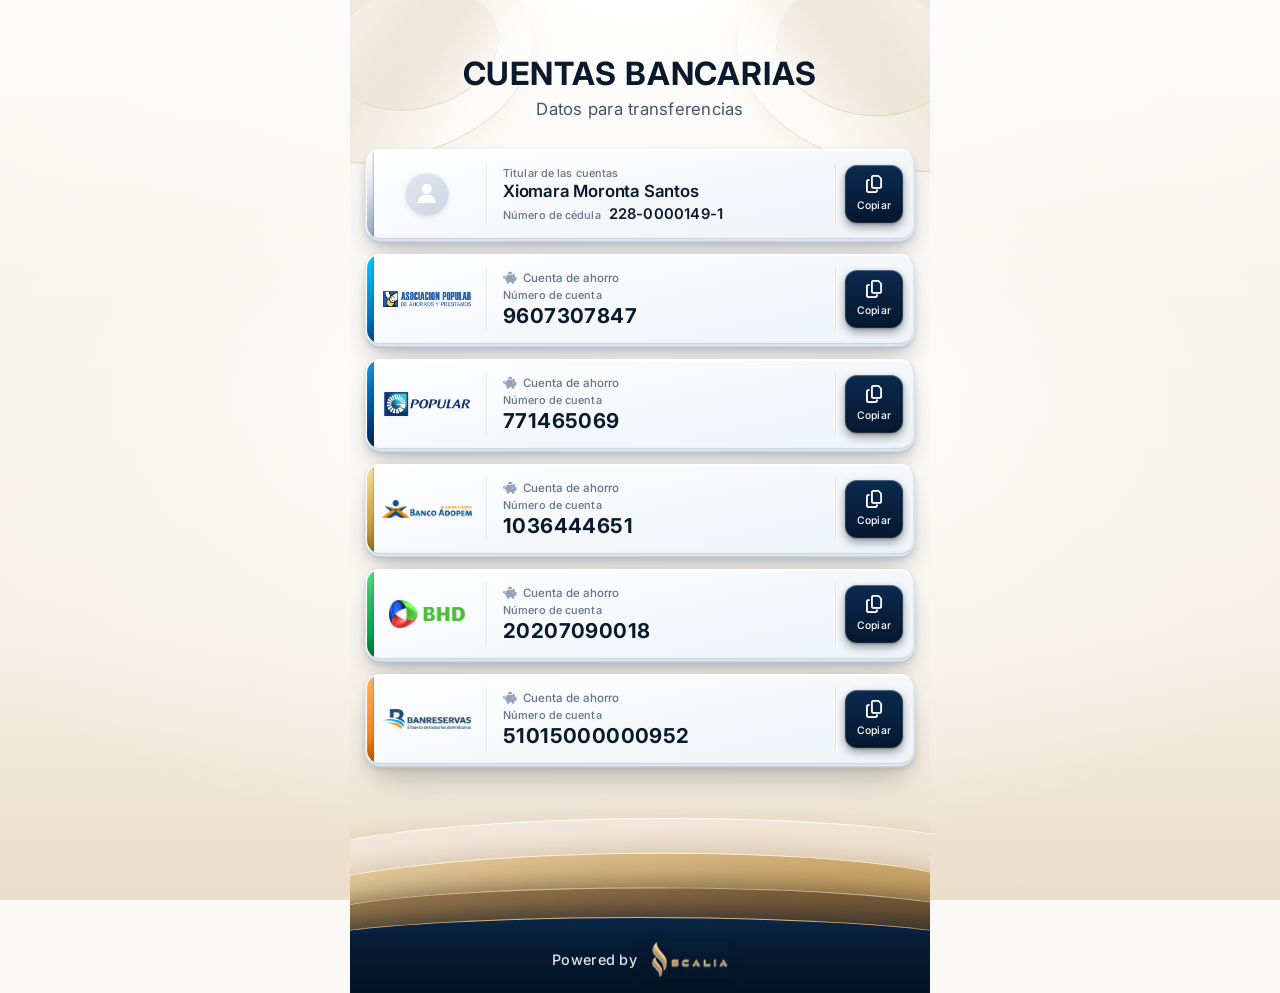
==== commit 60d4e521: "feat: scale Scalia branding and implement copy-to-open bank app integration with verified fallbacks" ====
--- a/index.html
+++ b/index.html
@@ -56,7 +56,7 @@
                     </div>
                 </div>
                 <div class="card-action-col">
-                    <button class="copy-button" data-copy="9607307847" aria-label="Copiar cuenta Banreservas">
+                    <button class="copy-button" data-copy="9607307847" data-bank="banreservas" aria-label="Copiar cuenta Banreservas">
                         <i class="fa-regular fa-copy"></i>
                         <span class="btn-text">Copiar</span>
                     </button>
@@ -76,7 +76,7 @@
                     </div>
                 </div>
                 <div class="card-action-col">
-                    <button class="copy-button" data-copy="771465069" aria-label="Copiar cuenta Banco Popular">
+                    <button class="copy-button" data-copy="771465069" data-bank="popular" aria-label="Copiar cuenta Banco Popular">
                         <i class="fa-regular fa-copy"></i>
                         <span class="btn-text">Copiar</span>
                     </button>
@@ -96,7 +96,7 @@
                     </div>
                 </div>
                 <div class="card-action-col">
-                    <button class="copy-button" data-copy="1036444651" aria-label="Copiar cuenta APAP">
+                    <button class="copy-button" data-copy="1036444651" data-bank="apap" aria-label="Copiar cuenta APAP">
                         <i class="fa-regular fa-copy"></i>
                         <span class="btn-text">Copiar</span>
                     </button>
@@ -116,7 +116,7 @@
                     </div>
                 </div>
                 <div class="card-action-col">
-                    <button class="copy-button" data-copy="20207090018" aria-label="Copiar cuenta Banco BHD">
+                    <button class="copy-button" data-copy="20207090018" data-bank="bhd" aria-label="Copiar cuenta Banco BHD">
                         <i class="fa-regular fa-copy"></i>
                         <span class="btn-text">Copiar</span>
                     </button>
@@ -136,7 +136,7 @@
                     </div>
                 </div>
                 <div class="card-action-col">
-                    <button class="copy-button" data-copy="51015000000952" aria-label="Copiar cuenta Banco Adopem">
+                    <button class="copy-button" data-copy="51015000000952" data-bank="adopem" aria-label="Copiar cuenta Banco Adopem">
                         <i class="fa-regular fa-copy"></i>
                         <span class="btn-text">Copiar</span>
                     </button>
--- a/style.css
+++ b/style.css
@@ -569,7 +569,7 @@
 .waves-container {
     position: relative;
     width: 100%;
-    height: 180px;
+    height: 205px;
     overflow: hidden;
 }
 
@@ -579,7 +579,7 @@
     bottom: 0;
     left: -12%;
     right: -12%;
-    height: 155px;
+    height: 175px;
     border-radius: 65% 55% 0 0 / 60px 48px 0 0;
     background: linear-gradient(175deg, #F5EAE0 0%, #E8D9C3 60%, #DAC7AF 100%);
     border-top: 1px solid rgba(255, 255, 255, 0.9);
@@ -593,7 +593,7 @@
     bottom: 0;
     left: -15%;
     right: -8%;
-    height: 124px;
+    height: 140px;
     border-radius: 50% 60% 0 0 / 52px 56px 0 0;
     background: linear-gradient(168deg, #E6CDA2 0%, var(--champagne-gold) 50%, #A88349 100%);
     border-top: 1.5px solid #F9EED9;
@@ -608,7 +608,7 @@
     bottom: 0;
     left: -8%;
     right: -16%;
-    height: 90px;
+    height: 106px;
     border-radius: 65% 45% 0 0 / 46px 42px 0 0;
     background: linear-gradient(165deg, var(--champagne-dark) 0%, var(--champagne-graphite) 60%, #44321E 100%);
     border-top: 1.2px solid rgba(245, 230, 204, 0.65);
@@ -623,7 +623,7 @@
     bottom: 0;
     left: -10%;
     right: -10%;
-    height: 64px;
+    height: 76px;
     border-radius: 55% 55% 0 0 / 32px 32px 0 0;
     background: linear-gradient(180deg, var(--scalia-blue-light) 0%, var(--scalia-blue-mid) 35%, var(--scalia-blue-deep) 100%);
     border-top: 1.5px solid #D4B277; /* Fine metallic champagne lip separating blue from metal */
@@ -632,7 +632,7 @@
     display: flex;
     align-items: center;
     justify-content: center;
-    padding-top: 6px;
+    padding-top: 8px;
 }
 
 /* Powered by Scalia */
@@ -640,24 +640,24 @@
     display: flex;
     align-items: center;
     justify-content: center;
-    gap: 10px;
+    gap: 14px;
     position: relative;
     z-index: 5;
 }
 
 .powered-by {
-    font-size: 0.78rem;
-    font-weight: 400;
-    color: rgba(255, 255, 255, 0.82);
+    font-size: 0.9rem;
+    font-weight: 500;
+    color: rgba(255, 255, 255, 0.88);
     letter-spacing: 0.3px;
 }
 
 .scalia-logo {
-    height: 25px;
+    height: 38px;
     width: auto;
     object-fit: contain;
     display: block;
-    filter: drop-shadow(0 2px 6px rgba(0, 0, 0, 0.5));
+    filter: drop-shadow(0 2px 8px rgba(0, 0, 0, 0.5));
 }
 
 /* =========================================
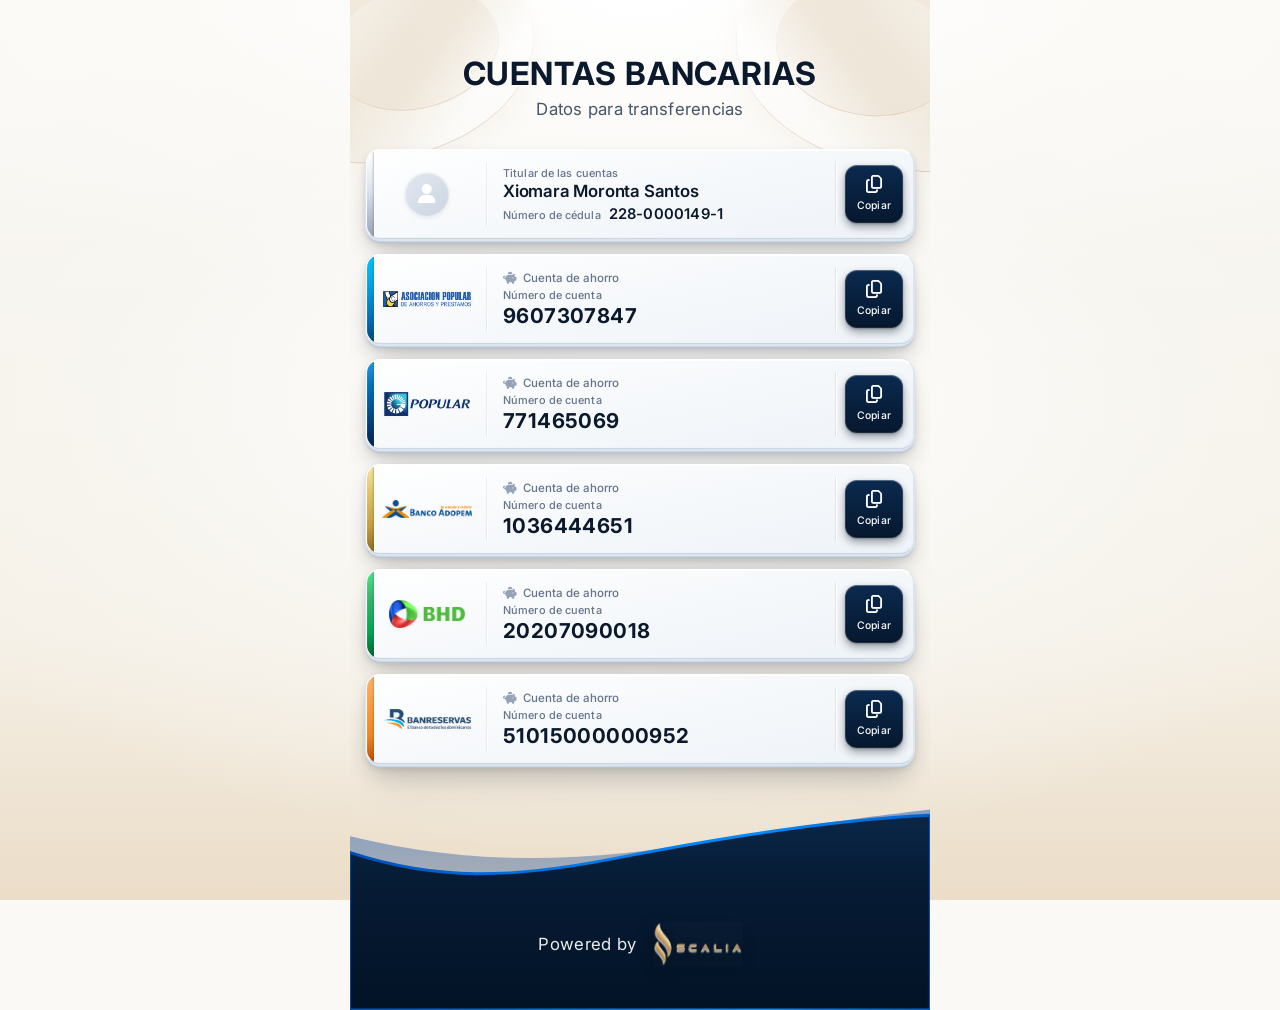
==== commit b18c7062: "style: simplify footer to single fluid Scalia blue wave with interactive link to scalia.do" ====
--- a/index.html
+++ b/index.html
@@ -145,18 +145,39 @@
 
         </main>
         
-        <!-- Bottom Layers & Branding -->
+        <!-- Scalia Deep Blue Termination -->
         <footer class="footer-section">
-            <div class="waves-container">
-                <div class="wave wave-1"></div>
-                <div class="wave wave-2"></div>
-                <div class="wave wave-3"></div>
-                <div class="wave wave-4">
-                    <div class="scalia-branding">
-                        <span class="powered-by">Powered by</span>
-                        <img src="assets/logo-scalia.png" alt="SCALIA" class="scalia-logo">
-                    </div>
-                </div>
+            <div class="footer-wave-wrap">
+                <svg class="footer-wave-svg" viewBox="0 0 1000 220" preserveAspectRatio="none" aria-hidden="true">
+                    <defs>
+                        <linearGradient id="scaliaBlueGradient" x1="0%" y1="0%" x2="0%" y2="100%">
+                            <stop offset="0%" stop-color="#0A2748" />
+                            <stop offset="35%" stop-color="#061B34" />
+                            <stop offset="100%" stop-color="#031326" />
+                        </linearGradient>
+                        <linearGradient id="scaliaEdgeGlow" x1="0%" y1="0%" x2="100%" y2="0%">
+                            <stop offset="0%" stop-color="#004FB8" />
+                            <stop offset="30%" stop-color="#0070E0" />
+                            <stop offset="70%" stop-color="#008CFF" />
+                            <stop offset="100%" stop-color="#0060CC" />
+                        </linearGradient>
+                        <linearGradient id="scaliaUnderTone" x1="0%" y1="0%" x2="0%" y2="100%">
+                            <stop offset="0%" stop-color="rgba(0, 75, 184, 0.45)" />
+                            <stop offset="100%" stop-color="rgba(3, 19, 38, 0)" />
+                        </linearGradient>
+                    </defs>
+                    <!-- Subtle secondary nuance right under the curve for soft depth -->
+                    <path d="M 0,38 C 200,68 400,68 650,40 C 800,24 920,16 1000,10 L 1000,220 L 0,220 Z" fill="url(#scaliaUnderTone)" />
+                    <!-- Main sweeping Scalia blue wave with luminous electric blue top arris -->
+                    <path d="M 0,55 C 150,85 280,82 450,62 C 650,38 850,20 1000,16 L 1000,220 L 0,220 Z" 
+                          fill="url(#scaliaBlueGradient)" 
+                          stroke="url(#scaliaEdgeGlow)" 
+                          stroke-width="3" />
+                </svg>
+                <a href="https://scalia.do" target="_blank" rel="noopener noreferrer" class="scalia-branding-link" aria-label="Powered by Scalia - Visitar sitio web oficial">
+                    <span class="powered-by">Powered by</span>
+                    <img src="assets/logo-scalia.png" alt="SCALIA" class="scalia-logo">
+                </a>
             </div>
         </footer>
     </div>
--- a/style.css
+++ b/style.css
@@ -555,109 +555,73 @@
 }
 
 /* =========================================
-   ZONE C: BAS / COUCHES MÉTALLIQUES & SCALIA
+   ZONE C: BAS / TERMINAISON SCALIA BLUE UNIQUE
    ========================================= */
 .footer-section {
     position: relative;
     width: 100%;
-    margin-top: 24px;
+    margin-top: 36px;
     padding: 0;
     overflow: hidden;
     z-index: 10;
 }
 
-.waves-container {
+.footer-wave-wrap {
     position: relative;
     width: 100%;
-    height: 205px;
-    overflow: hidden;
-}
-
-/* Couche 1: Champagne clair (#E8D9C3) */
-.wave-1 {
-    position: absolute;
-    bottom: 0;
-    left: -12%;
-    right: -12%;
-    height: 175px;
-    border-radius: 65% 55% 0 0 / 60px 48px 0 0;
-    background: linear-gradient(175deg, #F5EAE0 0%, #E8D9C3 60%, #DAC7AF 100%);
-    border-top: 1px solid rgba(255, 255, 255, 0.9);
-    box-shadow: 0 -4px 14px rgba(158, 125, 82, 0.12);
-    z-index: 1;
-}
-
-/* Couche 2: Métal champagne plus dense (#C9A66B) */
-.wave-2 {
-    position: absolute;
-    bottom: 0;
-    left: -15%;
-    right: -8%;
-    height: 140px;
-    border-radius: 50% 60% 0 0 / 52px 56px 0 0;
-    background: linear-gradient(168deg, #E6CDA2 0%, var(--champagne-gold) 50%, #A88349 100%);
-    border-top: 1.5px solid #F9EED9;
-    box-shadow: 0 -6px 18px rgba(158, 125, 82, 0.25);
-    transform: rotate(-1.5deg);
-    z-index: 2;
-}
-
-/* Couche 3: Métal sombre / graphite-champagne (#9E7D52) */
-.wave-3 {
-    position: absolute;
-    bottom: 0;
-    left: -8%;
-    right: -16%;
-    height: 106px;
-    border-radius: 65% 45% 0 0 / 46px 42px 0 0;
-    background: linear-gradient(165deg, var(--champagne-dark) 0%, var(--champagne-graphite) 60%, #44321E 100%);
-    border-top: 1.2px solid rgba(245, 230, 204, 0.65);
-    box-shadow: 0 -6px 20px rgba(0, 0, 0, 0.32);
-    transform: rotate(1deg);
-    z-index: 3;
-}
-
-/* Couche 4: Bleu Scalia profond (#031326 / #061B34 / #0A2748) */
-.wave-4 {
-    position: absolute;
-    bottom: 0;
-    left: -10%;
-    right: -10%;
-    height: 76px;
-    border-radius: 55% 55% 0 0 / 32px 32px 0 0;
-    background: linear-gradient(180deg, var(--scalia-blue-light) 0%, var(--scalia-blue-mid) 35%, var(--scalia-blue-deep) 100%);
-    border-top: 1.5px solid #D4B277; /* Fine metallic champagne lip separating blue from metal */
-    box-shadow: 0 -6px 22px rgba(3, 19, 38, 0.55);
-    z-index: 4;
-    display: flex;
+    height: 210px;
+    display: flex;
+    align-items: flex-end;
+    justify-content: center;
+}
+
+.footer-wave-svg {
+    position: absolute;
+    top: 0;
+    left: 0;
+    width: 100%;
+    height: 100%;
+    display: block;
+    pointer-events: none;
+}
+
+/* Lien Powered by Scalia */
+.scalia-branding-link {
+    position: relative;
+    z-index: 10;
+    display: inline-flex;
     align-items: center;
     justify-content: center;
-    padding-top: 8px;
-}
-
-/* Powered by Scalia */
-.scalia-branding {
-    display: flex;
-    align-items: center;
-    justify-content: center;
-    gap: 14px;
-    position: relative;
-    z-index: 5;
+    gap: 16px;
+    text-decoration: none;
+    margin-bottom: 34px;
+    padding: 10px 20px;
+    cursor: pointer;
+    transition: opacity 0.2s ease, transform 0.2s ease;
+}
+
+.scalia-branding-link:hover {
+    opacity: 0.92;
+    transform: translateY(-1px);
+}
+
+.scalia-branding-link:active {
+    transform: scale(0.98);
 }
 
 .powered-by {
-    font-size: 0.9rem;
-    font-weight: 500;
-    color: rgba(255, 255, 255, 0.88);
-    letter-spacing: 0.3px;
+    font-size: 1.05rem;
+    font-weight: 400;
+    color: rgba(255, 255, 255, 0.92);
+    letter-spacing: 0.35px;
 }
 
 .scalia-logo {
-    height: 38px;
+    height: 44px;
     width: auto;
     object-fit: contain;
     display: block;
-    filter: drop-shadow(0 2px 8px rgba(0, 0, 0, 0.5));
+    filter: drop-shadow(0 3px 8px rgba(0, 0, 0, 0.55));
 }
 
 /* =========================================
@@ -693,6 +657,24 @@
     
     .info-value.number {
         font-size: clamp(0.96rem, 4vw, 1.15rem);
+    }
+
+    .footer-wave-wrap {
+        height: 180px;
+    }
+
+    .scalia-branding-link {
+        margin-bottom: 24px;
+        gap: 12px;
+        padding: 6px 12px;
+    }
+
+    .powered-by {
+        font-size: 0.92rem;
+    }
+
+    .scalia-logo {
+        height: 38px;
     }
 }
 
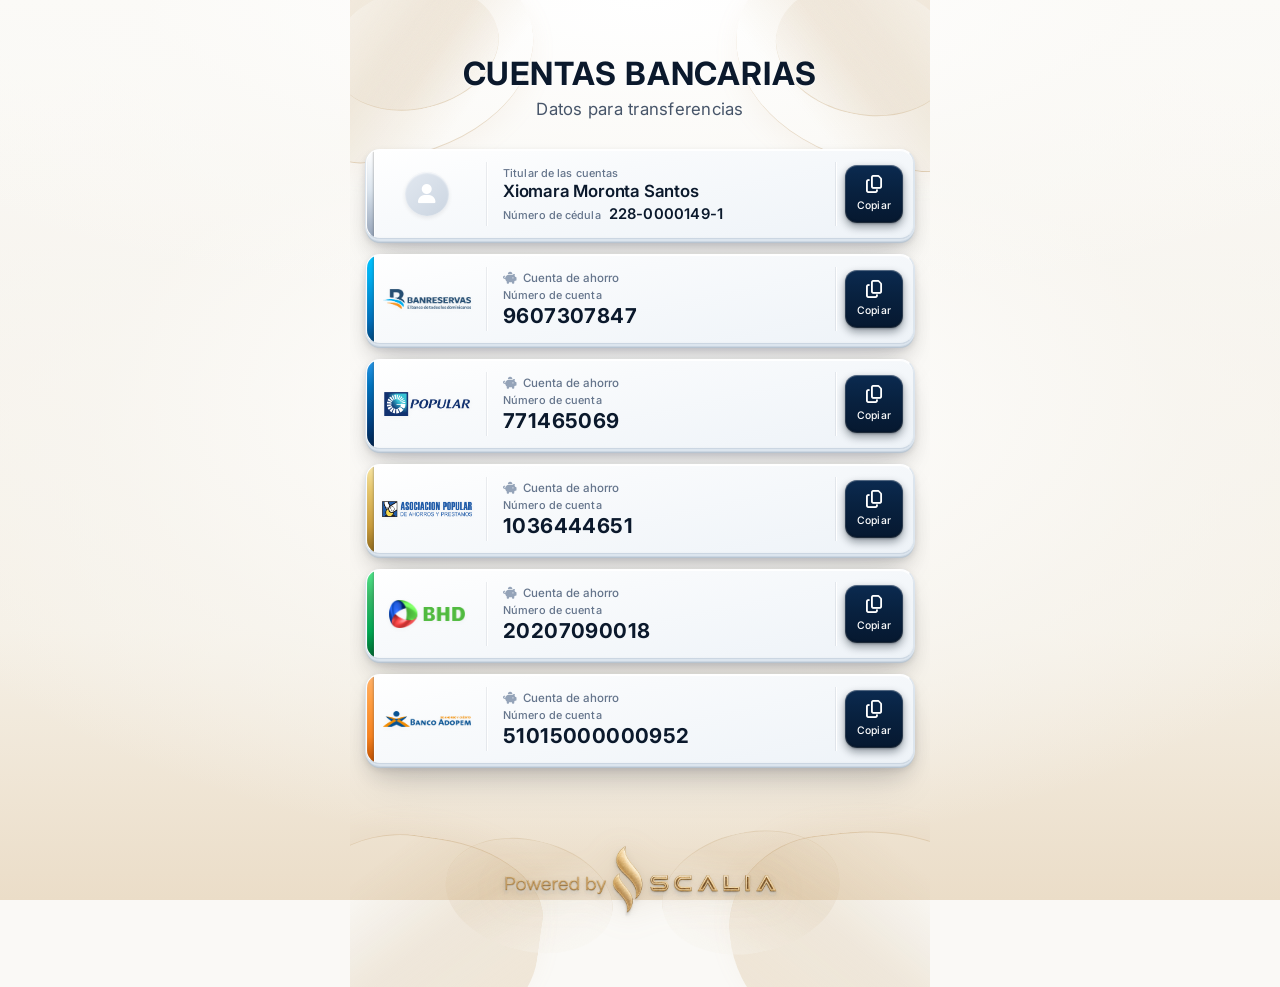
==== commit 008040b0: "feat(footer): harmoniser le footer avec le design décoratif du header et intégrer le branding Scalia" ====
--- a/index.html
+++ b/index.html
@@ -145,40 +145,11 @@
 
         </main>
         
-        <!-- Scalia Deep Blue Termination -->
-        <footer class="footer-section">
-            <div class="footer-wave-wrap">
-                <svg class="footer-wave-svg" viewBox="0 0 1000 220" preserveAspectRatio="none" aria-hidden="true">
-                    <defs>
-                        <linearGradient id="scaliaBlueGradient" x1="0%" y1="0%" x2="0%" y2="100%">
-                            <stop offset="0%" stop-color="#0A2748" />
-                            <stop offset="35%" stop-color="#061B34" />
-                            <stop offset="100%" stop-color="#031326" />
-                        </linearGradient>
-                        <linearGradient id="scaliaEdgeGlow" x1="0%" y1="0%" x2="100%" y2="0%">
-                            <stop offset="0%" stop-color="#004FB8" />
-                            <stop offset="30%" stop-color="#0070E0" />
-                            <stop offset="70%" stop-color="#008CFF" />
-                            <stop offset="100%" stop-color="#0060CC" />
-                        </linearGradient>
-                        <linearGradient id="scaliaUnderTone" x1="0%" y1="0%" x2="0%" y2="100%">
-                            <stop offset="0%" stop-color="rgba(0, 75, 184, 0.45)" />
-                            <stop offset="100%" stop-color="rgba(3, 19, 38, 0)" />
-                        </linearGradient>
-                    </defs>
-                    <!-- Subtle secondary nuance right under the curve for soft depth -->
-                    <path d="M 0,38 C 200,68 400,68 650,40 C 800,24 920,16 1000,10 L 1000,220 L 0,220 Z" fill="url(#scaliaUnderTone)" />
-                    <!-- Main sweeping Scalia blue wave with luminous electric blue top arris -->
-                    <path d="M 0,55 C 150,85 280,82 450,62 C 650,38 850,20 1000,16 L 1000,220 L 0,220 Z" 
-                          fill="url(#scaliaBlueGradient)" 
-                          stroke="url(#scaliaEdgeGlow)" 
-                          stroke-width="3" />
-                </svg>
-                <a href="https://scalia.do" target="_blank" rel="noopener noreferrer" class="scalia-branding-link" aria-label="Powered by Scalia - Visitar sitio web oficial">
-                    <span class="powered-by">Powered by</span>
-                    <img src="assets/logo-scalia.png" alt="SCALIA" class="scalia-logo">
-                </a>
-            </div>
+        <!-- Scalia Footer (Harmonisé avec le Header) -->
+        <footer class="footer-section" role="contentinfo">
+            <a href="https://scalia.do" target="_blank" rel="noopener noreferrer" class="scalia-branding-link" aria-label="Visiter Scalia">
+                <img src="assets/powered-by-scalia.png" alt="Powered by Scalia" class="scalia-branding-img">
+            </a>
         </footer>
     </div>
     <script src="script.js"></script>
--- a/style.css
+++ b/style.css
@@ -555,78 +555,123 @@
 }
 
 /* =========================================
-   ZONE C: BAS / TERMINAISON SCALIA BLUE UNIQUE
+   FOOTER (RAPPEL HARMONISÉ DU DESIGN HEADER)
    ========================================= */
 .footer-section {
     position: relative;
     width: 100%;
-    margin-top: 36px;
-    padding: 0;
+    margin-top: auto;
+    padding: clamp(36px, 8vw, 54px) 20px clamp(32px, 7vw, 48px);
+    display: flex;
+    align-items: center;
+    justify-content: center;
     overflow: hidden;
-    z-index: 10;
-}
-
-.footer-wave-wrap {
-    position: relative;
-    width: 100%;
-    height: 210px;
-    display: flex;
-    align-items: flex-end;
-    justify-content: center;
-}
-
-.footer-wave-svg {
-    position: absolute;
-    top: 0;
-    left: 0;
-    width: 100%;
-    height: 100%;
-    display: block;
+    z-index: 5;
+}
+
+/* Bottom-Left Champagne Sculptural Ribbon (Inversion du ruban supérieur) */
+.footer-section::before {
+    content: '';
+    position: absolute;
+    bottom: -40px;
+    left: -60px;
+    width: 250px;
+    height: 190px;
+    border-radius: 50% 50% 40% 60% / 60% 40% 50% 50%;
+    background: linear-gradient(315deg, rgba(230, 212, 184, 0.5) 0%, rgba(200, 168, 122, 0.22) 45%, rgba(247, 244, 238, 0) 75%);
+    border-top: 1.5px solid rgba(200, 168, 122, 0.4);
+    box-shadow: 0 -10px 25px rgba(200, 168, 122, 0.08);
     pointer-events: none;
-}
-
-/* Lien Powered by Scalia */
+    z-index: 1;
+    transform: rotate(8deg);
+}
+
+/* Bottom-Right Champagne Sculptural Ribbon (Inversion du ruban supérieur) */
+.footer-section::after {
+    content: '';
+    position: absolute;
+    bottom: -45px;
+    right: -70px;
+    width: 270px;
+    height: 200px;
+    border-radius: 40% 60% 60% 40% / 50% 50% 40% 60%;
+    background: linear-gradient(45deg, rgba(230, 212, 184, 0.55) 0%, rgba(200, 168, 122, 0.22) 45%, rgba(247, 244, 238, 0) 75%);
+    border-top: 1.5px solid rgba(200, 168, 122, 0.4);
+    box-shadow: 0 -10px 25px rgba(200, 168, 122, 0.08);
+    pointer-events: none;
+    z-index: 1;
+    transform: rotate(-6deg);
+}
+
+/* Scalia Branding Interactive Link avec fines arches intérieures */
 .scalia-branding-link {
     position: relative;
-    z-index: 10;
+    z-index: 5;
     display: inline-flex;
     align-items: center;
     justify-content: center;
-    gap: 16px;
     text-decoration: none;
-    margin-bottom: 34px;
-    padding: 10px 20px;
     cursor: pointer;
-    transition: opacity 0.2s ease, transform 0.2s ease;
-}
-
-.scalia-branding-link:hover {
-    opacity: 0.92;
-    transform: translateY(-1px);
+    transition: transform 0.2s ease, opacity 0.2s ease;
+    padding: 8px 16px;
+}
+
+.scalia-branding-link::before {
+    content: '';
+    position: absolute;
+    bottom: -12px;
+    left: -25px;
+    width: 170px;
+    height: 110px;
+    border-radius: 50%;
+    border-top: 1.2px solid rgba(216, 193, 160, 0.55);
+    background: linear-gradient(320deg, rgba(251, 250, 247, 0.6) 0%, rgba(200, 168, 122, 0.12) 60%, transparent 100%);
+    pointer-events: none;
+    z-index: 1;
+    transform: rotate(14deg);
+}
+
+.scalia-branding-link::after {
+    content: '';
+    position: absolute;
+    bottom: -14px;
+    right: -30px;
+    width: 180px;
+    height: 120px;
+    border-radius: 50%;
+    border-top: 1.2px solid rgba(216, 193, 160, 0.55);
+    background: linear-gradient(40deg, rgba(251, 250, 247, 0.6) 0%, rgba(200, 168, 122, 0.12) 60%, transparent 100%);
+    pointer-events: none;
+    z-index: 1;
+    transform: rotate(-12deg);
+}
+
+@media (hover: hover) {
+    .scalia-branding-link:hover {
+        opacity: 0.95;
+        transform: translateY(-1px);
+    }
 }
 
 .scalia-branding-link:active {
-    transform: scale(0.98);
-}
-
-.powered-by {
-    font-size: 1.05rem;
-    font-weight: 400;
-    color: rgba(255, 255, 255, 0.92);
-    letter-spacing: 0.35px;
-}
-
-.scalia-logo {
-    height: 44px;
-    width: auto;
+    transform: scale(0.99);
+}
+
+/* Image officielle Powered by Scalia (PNG fourni sans déformation ni recoloration) */
+.scalia-branding-img {
+    position: relative;
+    z-index: 5;
+    width: clamp(230px, 50vw, 310px);
+    height: auto;
+    display: block;
     object-fit: contain;
-    display: block;
-    filter: drop-shadow(0 3px 8px rgba(0, 0, 0, 0.55));
+    filter: drop-shadow(0 4px 16px rgba(158, 125, 82, 0.20)) drop-shadow(0 2px 4px rgba(4, 17, 31, 0.08));
 }
 
 /* =========================================
    RESPONSIVE
    ========================================= */
+
 @media (max-width: 390px) {
     .cards-section {
         padding: 0 12px;
@@ -658,23 +703,11 @@
     .info-value.number {
         font-size: clamp(0.96rem, 4vw, 1.15rem);
     }
-
-    .footer-wave-wrap {
-        height: 180px;
-    }
-
-    .scalia-branding-link {
-        margin-bottom: 24px;
-        gap: 12px;
-        padding: 6px 12px;
-    }
-
-    .powered-by {
-        font-size: 0.92rem;
-    }
-
-    .scalia-logo {
-        height: 38px;
+}
+
+@media (max-width: 360px) {
+    .scalia-branding-img {
+        width: 200px;
     }
 }
 
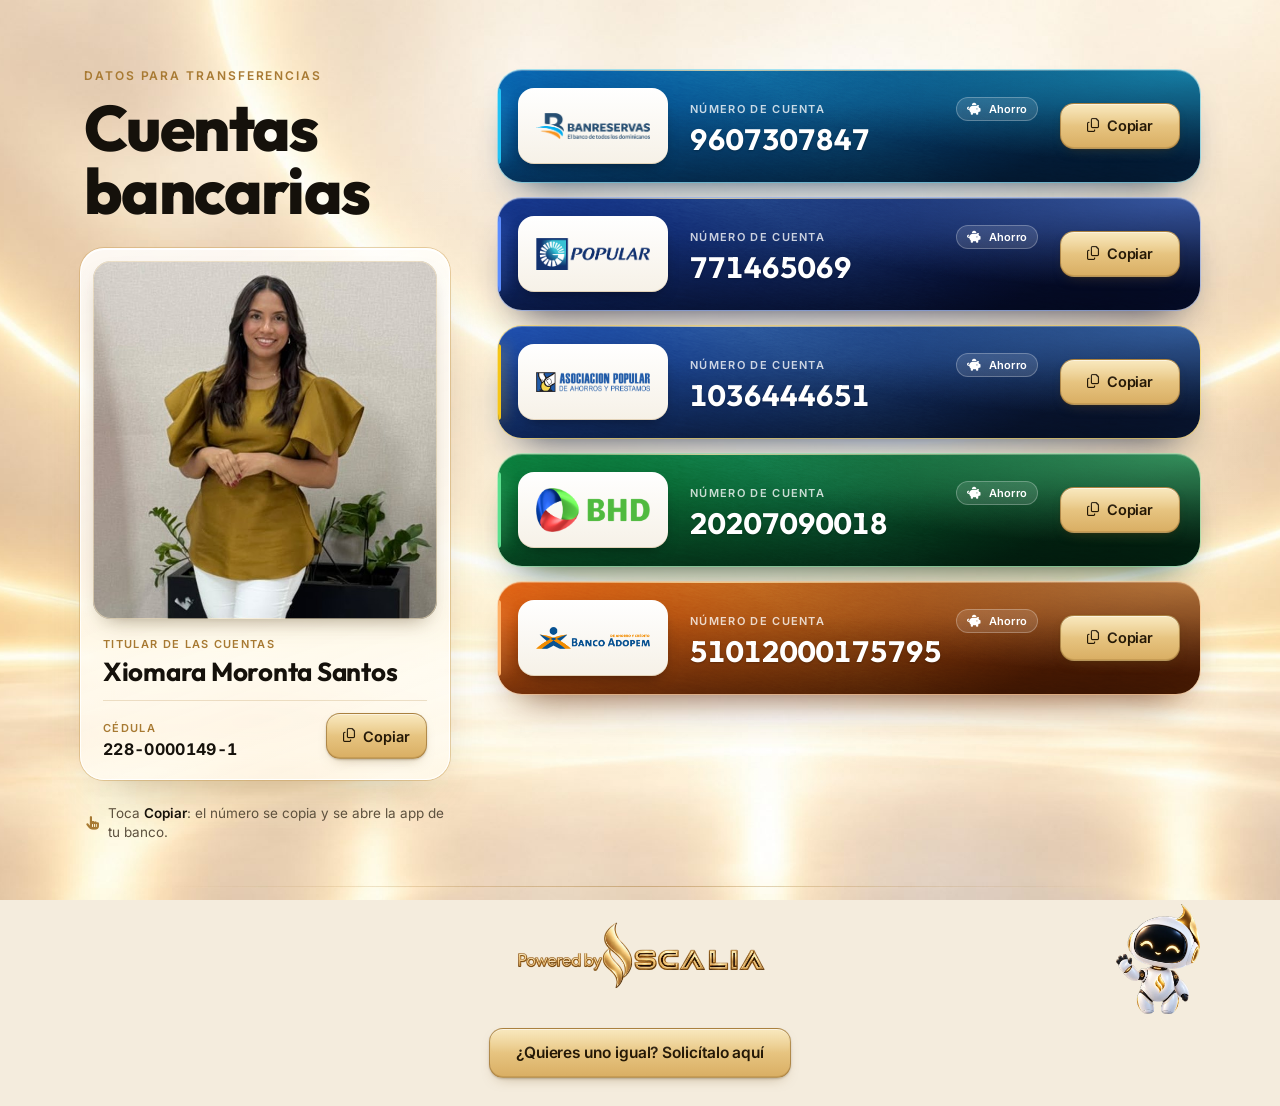
==== commit 17098024: "feat: refonte page de paiement dans la DA Scalia - fond ivoire/champagne généré (Higgsfield), sans l" ====
--- a/index.html
+++ b/index.html
@@ -2,156 +2,147 @@
 <html lang="es">
 <head>
     <meta charset="UTF-8">
-    <meta name="viewport" content="width=device-width, initial-scale=1.0, maximum-scale=1.0, user-scalable=no">
-    <title>Cuentas Bancarias - Scalia</title>
+    <meta name="viewport" content="width=device-width, initial-scale=1.0, viewport-fit=cover">
+    <meta name="format-detection" content="telephone=no, date=no, address=no, email=no">
+    <meta name="theme-color" content="#F6EEDF">
+    <title>Cuentas Bancarias · Xiomara Moronta Santos</title>
+    <link rel="preload" as="image" href="assets/scalia-bg-mobile.jpg" media="(max-width: 899px)">
+    <link rel="preload" as="image" href="assets/scalia-bg-desktop.jpg" media="(min-width: 900px)">
     <link rel="stylesheet" href="style.css">
     <link rel="stylesheet" href="https://cdnjs.cloudflare.com/ajax/libs/font-awesome/6.4.0/css/all.min.css">
     <link rel="preconnect" href="https://fonts.googleapis.com">
     <link rel="preconnect" href="https://fonts.gstatic.com" crossorigin>
-    <link href="https://fonts.googleapis.com/css2?family=Inter:wght@400;500;600;700&display=swap" rel="stylesheet">
+    <link href="https://fonts.googleapis.com/css2?family=Inter:wght@400;500;600;700&family=Outfit:wght@500;600;700;800&display=swap" rel="stylesheet">
 </head>
 <body>
-    <div class="page-container">
-        
-        <header class="header-section">
-            <h1 class="page-title">CUENTAS BANCARIAS</h1>
-            <p class="page-subtitle">Datos para transferencias</p>
-        </header>
+    <div class="backdrop" aria-hidden="true"></div>
 
-        <main class="cards-section" id="cards-container">
-            
-            <!-- Titular de las cuentas -->
-            <div class="card titular-card">
-                <div class="card-icon-col">
-                    <div class="avatar-icon"><i class="fa-solid fa-user"></i></div>
-                </div>
-                <div class="card-info-col">
-                    <div class="info-row">
-                        <span class="info-label">Titular de las cuentas</span>
-                        <span class="info-value name">Xiomara Moronta Santos</span>
-                    </div>
-                    <div class="info-row inline-row">
-                        <span class="info-label">Número de cédula</span>
-                        <span class="info-value">228-0000149-1</span>
+    <div class="page">
+
+        <!-- Colonne identité -->
+        <aside class="identity-col">
+            <header class="page-header">
+                <span class="eyebrow">Datos para transferencias</span>
+                <h1 class="page-title">Cuentas<br class="title-break"> bancarias</h1>
+            </header>
+
+            <section class="card identity-card" aria-label="Titular de las cuentas">
+                <figure class="identity-photo">
+                    <img src="assets/titular.jpg" alt="Xiomara Moronta Santos" width="640" height="800">
+                </figure>
+                <div class="identity-info">
+                    <span class="label">Titular de las cuentas</span>
+                    <p class="identity-name">Xiomara Moronta Santos</p>
+                    <div class="identity-id">
+                        <div>
+                            <span class="label">Cédula</span>
+                            <span class="identity-id-value">228-0000149-1</span>
+                        </div>
+                        <button class="copy-button btn-gold btn-gold--compact" data-copy="228-0000149-1" aria-label="Copiar cédula">
+                            <i class="fa-regular fa-copy"></i>
+                            <span class="btn-text">Copiar</span>
+                        </button>
                     </div>
                 </div>
-                <div class="card-action-col">
-                    <button class="copy-button" data-copy="228-0000149-1" aria-label="Copiar cédula">
-                        <i class="fa-regular fa-copy"></i>
-                        <span class="btn-text">Copiar</span>
-                    </button>
+            </section>
+
+            <p class="hint">
+                <i class="fa-solid fa-hand-pointer"></i>
+                <span>Toca <strong>Copiar</strong>: el número se copia y se abre la app de tu banco.</span>
+            </p>
+        </aside>
+
+        <!-- Colonne comptes -->
+        <main class="accounts" id="cards-container">
+
+            <article class="card bank-card bank--banreservas">
+                <div class="bank-logo"><img src="assets/banco-banreservas.png" alt="Banreservas"></div>
+                <div class="account-number">
+                    <div class="account-meta">
+                        <span class="label">Número de cuenta</span>
+                        <span class="account-type"><i class="fa-solid fa-piggy-bank" aria-hidden="true"></i>Ahorro</span>
+                    </div>
+                    <span class="number">9607307847</span>
                 </div>
-            </div>
+                <button class="copy-button btn-gold btn-gold--compact" data-copy="9607307847" data-bank="banreservas" aria-label="Copiar cuenta Banreservas">
+                    <i class="fa-regular fa-copy"></i>
+                    <span class="btn-text">Copiar</span>
+                </button>
+            </article>
 
-            <!-- Banreservas -->
-            <div class="card bank-card bank-banreservas">
-                <div class="card-logo-col">
-                    <img src="assets/banco-banreservas.png" alt="Banreservas"> 
+            <article class="card bank-card bank--popular">
+                <div class="bank-logo"><img src="assets/banco-popular.png" alt="Banco Popular"></div>
+                <div class="account-number">
+                    <div class="account-meta">
+                        <span class="label">Número de cuenta</span>
+                        <span class="account-type"><i class="fa-solid fa-piggy-bank" aria-hidden="true"></i>Ahorro</span>
+                    </div>
+                    <span class="number">771465069</span>
                 </div>
-                <div class="card-info-col">
-                    <div class="account-type"><i class="fa-solid fa-piggy-bank"></i> Cuenta de ahorro</div>
-                    <div class="info-row">
-                        <span class="info-label">Número de cuenta</span>
-                        <span class="info-value number">9607307847</span>
+                <button class="copy-button btn-gold btn-gold--compact" data-copy="771465069" data-bank="popular" aria-label="Copiar cuenta Banco Popular">
+                    <i class="fa-regular fa-copy"></i>
+                    <span class="btn-text">Copiar</span>
+                </button>
+            </article>
+
+            <article class="card bank-card bank--apap">
+                <div class="bank-logo"><img src="assets/banco-apap.png" alt="Asociación APAP"></div>
+                <div class="account-number">
+                    <div class="account-meta">
+                        <span class="label">Número de cuenta</span>
+                        <span class="account-type"><i class="fa-solid fa-piggy-bank" aria-hidden="true"></i>Ahorro</span>
                     </div>
+                    <span class="number">1036444651</span>
                 </div>
-                <div class="card-action-col">
-                    <button class="copy-button" data-copy="9607307847" data-bank="banreservas" aria-label="Copiar cuenta Banreservas">
-                        <i class="fa-regular fa-copy"></i>
-                        <span class="btn-text">Copiar</span>
-                    </button>
+                <button class="copy-button btn-gold btn-gold--compact" data-copy="1036444651" data-bank="apap" aria-label="Copiar cuenta APAP">
+                    <i class="fa-regular fa-copy"></i>
+                    <span class="btn-text">Copiar</span>
+                </button>
+            </article>
+
+            <article class="card bank-card bank--bhd">
+                <div class="bank-logo"><img src="assets/banco-bhd.png" alt="Banco BHD"></div>
+                <div class="account-number">
+                    <div class="account-meta">
+                        <span class="label">Número de cuenta</span>
+                        <span class="account-type"><i class="fa-solid fa-piggy-bank" aria-hidden="true"></i>Ahorro</span>
+                    </div>
+                    <span class="number">20207090018</span>
                 </div>
-            </div>
+                <button class="copy-button btn-gold btn-gold--compact" data-copy="20207090018" data-bank="bhd" aria-label="Copiar cuenta Banco BHD">
+                    <i class="fa-regular fa-copy"></i>
+                    <span class="btn-text">Copiar</span>
+                </button>
+            </article>
 
-            <!-- Banco Popular -->
-            <div class="card bank-card bank-popular">
-                <div class="card-logo-col">
-                    <img src="assets/banco-popular.png" alt="Banco Popular">
+            <article class="card bank-card bank--adopem">
+                <div class="bank-logo"><img src="assets/banco-adopem.png" alt="Banco Adopem"></div>
+                <div class="account-number">
+                    <div class="account-meta">
+                        <span class="label">Número de cuenta</span>
+                        <span class="account-type"><i class="fa-solid fa-piggy-bank" aria-hidden="true"></i>Ahorro</span>
+                    </div>
+                    <span class="number">51012000175795</span>
                 </div>
-                <div class="card-info-col">
-                    <div class="account-type"><i class="fa-solid fa-piggy-bank"></i> Cuenta de ahorro</div>
-                    <div class="info-row">
-                        <span class="info-label">Número de cuenta</span>
-                        <span class="info-value number">771465069</span>
-                    </div>
-                </div>
-                <div class="card-action-col">
-                    <button class="copy-button" data-copy="771465069" data-bank="popular" aria-label="Copiar cuenta Banco Popular">
-                        <i class="fa-regular fa-copy"></i>
-                        <span class="btn-text">Copiar</span>
-                    </button>
-                </div>
-            </div>
-
-            <!-- APAP -->
-            <div class="card bank-card bank-apap">
-                <div class="card-logo-col">
-                    <img src="assets/banco-apap.png" alt="Asociación APAP">
-                </div>
-                <div class="card-info-col">
-                    <div class="account-type"><i class="fa-solid fa-piggy-bank"></i> Cuenta de ahorro</div>
-                    <div class="info-row">
-                        <span class="info-label">Número de cuenta</span>
-                        <span class="info-value number">1036444651</span>
-                    </div>
-                </div>
-                <div class="card-action-col">
-                    <button class="copy-button" data-copy="1036444651" data-bank="apap" aria-label="Copiar cuenta APAP">
-                        <i class="fa-regular fa-copy"></i>
-                        <span class="btn-text">Copiar</span>
-                    </button>
-                </div>
-            </div>
-
-            <!-- Banco BHD -->
-            <div class="card bank-card bank-bhd">
-                <div class="card-logo-col">
-                    <img src="assets/banco-bhd.png" alt="Banco BHD">
-                </div>
-                <div class="card-info-col">
-                    <div class="account-type"><i class="fa-solid fa-piggy-bank"></i> Cuenta de ahorro</div>
-                    <div class="info-row">
-                        <span class="info-label">Número de cuenta</span>
-                        <span class="info-value number">20207090018</span>
-                    </div>
-                </div>
-                <div class="card-action-col">
-                    <button class="copy-button" data-copy="20207090018" data-bank="bhd" aria-label="Copiar cuenta Banco BHD">
-                        <i class="fa-regular fa-copy"></i>
-                        <span class="btn-text">Copiar</span>
-                    </button>
-                </div>
-            </div>
-
-            <!-- Banco Adopem -->
-            <div class="card bank-card bank-adopem">
-                <div class="card-logo-col">
-                    <img src="assets/banco-adopem.png" alt="Banco Adopem">
-                </div>
-                <div class="card-info-col">
-                    <div class="account-type"><i class="fa-solid fa-piggy-bank"></i> Cuenta de ahorro</div>
-                    <div class="info-row">
-                        <span class="info-label">Número de cuenta</span>
-                        <span class="info-value number">51015000000952</span>
-                    </div>
-                </div>
-                <div class="card-action-col">
-                    <button class="copy-button" data-copy="51015000000952" data-bank="adopem" aria-label="Copiar cuenta Banco Adopem">
-                        <i class="fa-regular fa-copy"></i>
-                        <span class="btn-text">Copiar</span>
-                    </button>
-                </div>
-            </div>
+                <button class="copy-button btn-gold btn-gold--compact" data-copy="51012000175795" data-bank="adopem" aria-label="Copiar cuenta Banco Adopem">
+                    <i class="fa-regular fa-copy"></i>
+                    <span class="btn-text">Copiar</span>
+                </button>
+            </article>
 
         </main>
-        
-        <!-- Scalia Footer (Harmonisé avec le Header) -->
-        <footer class="footer-section" role="contentinfo">
-            <a href="https://scalia.do" target="_blank" rel="noopener noreferrer" class="scalia-branding-link" aria-label="Visiter Scalia">
-                <img src="assets/powered-by-scalia.png" alt="Powered by Scalia" class="scalia-branding-img">
-            </a>
+
+        <footer class="page-footer" role="contentinfo">
+            <div class="footer-center">
+                <a href="https://scalia.do" target="_blank" rel="noopener noreferrer" class="powered-link" aria-label="Powered by Scalia — visitar scalia.do">
+                    <img src="assets/powered-by-scalia-gold.png" alt="Powered by Scalia" width="900" height="264">
+                </a>
+            </div>
+            <img src="assets/scaly.webp" alt="" class="scaly" width="321" height="420" aria-hidden="true">
+            <a class="cta-whatsapp btn-gold btn-gold--large" href="https://wa.me/33769965798?text=Hola%2C%20quisiera%20contratar%20el%20portal%20de%20transferencia%20por%20RD%242%2C000.%20%C2%BFMe%20puedes%20ayudar%2C%20por%20favor%3F" target="_blank" rel="noopener noreferrer">¿Quieres uno igual? Solicítalo aquí</a>
         </footer>
     </div>
+
     <script src="script.js"></script>
 </body>
 </html>
--- a/style.css
+++ b/style.css
@@ -1,67 +1,24 @@
 /* =========================================
-   SCALIA - LUXURY BANKING & FINTECH DESIGN SYSTEM
-   Direction Artistique: Ivoire / Champagne / Deep Scalia Blue
+   SCALIA — CUENTAS BANCARIAS
+   DA : ivoire lumineux / or champagne / obsidienne
+   (fond, texture des cartes : générés via Higgsfield)
    ========================================= */
 
 :root {
-    /* Zone A & B: Warm Ivory Canvas */
-    --canvas-base: #FAF9F6;
-    --canvas-ivory-light: #FBFAF7;
-    --canvas-ivory-mid: #F7F4EE;
-    --canvas-ivory-warm: #EFE8DC;
-    
-    /* Champagne Palette */
-    --champagne-light: #E6D4B8;
-    --champagne-mid: #D8C1A0;
-    --champagne-dense: #C8A87A;
-    --champagne-gold: #C9A66B;
-    --champagne-dark: #9E7D52;
-    --champagne-graphite: #6E5334;
-
-    /* Zone C: Scalia Blue Terminal */
-    --scalia-blue-light: #0A2748;
-    --scalia-blue-mid: #061B34;
-    --scalia-blue-deep: #031326;
-
-    /* Opaline 3D Plaque Material */
-    --card-surface-specular: #FFFFFF;
-    --card-surface-body: #F8FAFC;
-    --card-surface-cool: #EEF3F8;
-    --card-edge-bevel: #DCE5EE;
-    --card-edge-thickness: #CBD6E2;
-    --card-edge-dark: #B5C4D2;
-    
-    /* Typography */
-    --text-navy-title: #0B192C;
-    --text-navy-subtitle: #475569;
-    --text-primary: #0B192C;
-    --text-secondary: #64748B;
-
-    /* Bank Signature Brand Colors */
-    --bank-banreservas-cyan: #00AEEF;
-    --bank-banreservas-blue: #006CB7;
-    --bank-banreservas-dark: #004578;
-    
-    --bank-popular-light: #0072BC;
-    --bank-popular-cobalt: #003B7A;
-    --bank-popular-dark: #00224A;
-    
-    --bank-apap-gold-light: #E4C46A;
-    --bank-apap-gold-mid: #C89B3C;
-    --bank-apap-gold-dark: #8C681D;
-    
-    --bank-bhd-green-light: #38B968;
-    --bank-bhd-green-mid: #00A651;
-    --bank-bhd-green-dark: #00632E;
-    
-    --bank-adopem-orange-light: #FF9E42;
-    --bank-adopem-orange-mid: #F58220;
-    --bank-adopem-orange-dark: #BA4E00;
-
-    /* Scalia Physical Button */
-    --btn-lit: #0B2A50;
-    --btn-mid: #08213F;
-    --btn-base: #06182F;
+    --ink: #15110B;
+    --ink-soft: #5E5240;
+    --ivory: #FBF7EF;
+    --gold-1: #F6DFA4;
+    --gold-2: #D9AE63;
+    --gold-3: #A87A33;
+    --gold-line: rgba(201, 158, 86, 0.45);
+    --on-dark: #FFFFFF;
+    --radius-lg: 24px;
+    --radius-md: 16px;
+    --ease: cubic-bezier(0.22, 1, 0.36, 1);
+    /* motion boutons (press court, sans rebond) */
+    --ease-press: cubic-bezier(0.23, 1, 0.32, 1);
+    --press-duration: 160ms;
 }
 
 * {
@@ -71,654 +28,695 @@
     -webkit-tap-highlight-color: transparent;
 }
 
-html, body {
+html {
+    background: #F4ECDD;
+}
+
+body {
+    min-height: 100vh;
+    min-height: 100dvh;
+    font-family: 'Inter', -apple-system, BlinkMacSystemFont, "Segoe UI", Roboto, sans-serif;
+    color: var(--ink);
+    overflow-x: hidden;
+    -webkit-font-smoothing: antialiased;
+}
+
+/* =========================================
+   FOND SCALIA (fixe, sans background-attachment pour iOS)
+   ========================================= */
+.backdrop {
+    position: fixed;
+    inset: 0;
+    z-index: -1;
+    background:
+        radial-gradient(ellipse 80% 55% at 50% 42%, rgba(255, 252, 245, 0.55) 0%, rgba(255, 252, 245, 0) 70%),
+        url('assets/scalia-bg-mobile.jpg') center top / cover no-repeat,
+        #F4ECDD;
+}
+
+/* =========================================
+   LAYOUT
+   ========================================= */
+.page {
     width: 100%;
-    min-height: 100vh;
-    background-color: var(--canvas-base);
-    /* 3-Zone Vertical Progression: Luminous top -> Calm middle -> Warm champagne transition */
-    background-image: 
-        radial-gradient(ellipse 70% 35% at 50% 0%, #FFFFFF 0%, rgba(251, 250, 247, 0.8) 55%, transparent 100%),
-        radial-gradient(ellipse 65% 50% at 50% 45%, #FFFFFF 0%, rgba(248, 246, 241, 0.7) 65%, transparent 100%),
-        linear-gradient(180deg, var(--canvas-ivory-light) 0%, var(--canvas-ivory-mid) 35%, #F5F0E6 70%, #EBDDC8 100%);
-    background-attachment: fixed;
-    font-family: 'Inter', -apple-system, BlinkMacSystemFont, "Segoe UI", Roboto, sans-serif;
-    color: var(--text-primary);
-    overflow-x: hidden;
-    position: relative;
-}
-
-/* =========================================
-   PAGE CONTAINER & TOP SCULPTURES (ZONE A)
-   ========================================= */
-.page-container {
-    position: relative;
-    width: 100%;
-    max-width: 580px;
+    max-width: 560px;
     margin: 0 auto;
-    min-height: 100vh;
+    padding: calc(28px + env(safe-area-inset-top)) 16px calc(16px + env(safe-area-inset-bottom));
     display: flex;
     flex-direction: column;
-    overflow-x: hidden;
-}
-
-/* Top-Left Champagne Sculptural Ribbon */
-.page-container::before {
+    gap: 18px;
+}
+
+.identity-col {
+    display: flex;
+    flex-direction: column;
+    gap: 18px;
+}
+
+/* =========================================
+   HEADER
+   ========================================= */
+.page-header {
+    padding: 4px 4px 2px;
+    animation: rise 0.7s var(--ease) both;
+}
+
+.eyebrow {
+    display: block;
+    font-size: 12px;
+    font-weight: 600;
+    letter-spacing: 0.16em;
+    text-transform: uppercase;
+    color: var(--gold-3);
+}
+
+.page-title {
+    margin-top: 10px;
+    font-family: 'Outfit', 'Inter', sans-serif;
+    font-weight: 800;
+    font-size: clamp(38px, 11vw, 46px);
+    line-height: 0.98;
+    letter-spacing: -0.025em;
+    color: var(--ink);
+}
+
+.title-break { display: none; }
+
+/* =========================================
+   CARTES — base + entrée
+   ========================================= */
+.card {
+    opacity: 0;
+    transform: translateY(14px);
+    transition: opacity 0.6s var(--ease), transform 0.6s var(--ease);
+}
+
+.card.visible {
+    opacity: 1;
+    transform: none;
+}
+
+.label {
+    display: block;
+    font-size: 11px;
+    font-weight: 600;
+    letter-spacing: 0.12em;
+    text-transform: uppercase;
+}
+
+/* =========================================
+   CARTE IDENTITÉ (verre ivoire + photo)
+   ========================================= */
+.identity-card {
+    display: grid;
+    grid-template-columns: 118px 1fr;
+    gap: 16px;
+    align-items: center;
+    padding: 12px;
+    border-radius: var(--radius-lg);
+    background: linear-gradient(160deg, rgba(255, 255, 255, 0.86) 0%, rgba(255, 250, 240, 0.72) 100%);
+    border: 1px solid rgba(255, 255, 255, 0.9);
+    box-shadow:
+        0 0 0 1px var(--gold-line),
+        0 24px 48px -26px rgba(110, 78, 26, 0.45),
+        inset 0 1px 0 #FFFFFF;
+    -webkit-backdrop-filter: blur(14px) saturate(1.2);
+    backdrop-filter: blur(14px) saturate(1.2);
+}
+
+.identity-photo {
+    position: relative;
+    aspect-ratio: 4 / 5;
+    border-radius: 16px;
+    overflow: hidden;
+    background: #E9DFCC;
+    box-shadow: 0 10px 22px -12px rgba(60, 40, 10, 0.55);
+}
+
+.identity-photo::after {
+    /* liseré doré intérieur */
     content: '';
     position: absolute;
-    top: -45px;
-    left: -65px;
-    width: 250px;
-    height: 200px;
-    border-radius: 40% 60% 70% 30% / 40% 50% 60% 50%;
-    background: linear-gradient(135deg, rgba(230, 212, 184, 0.5) 0%, rgba(200, 168, 122, 0.22) 45%, rgba(247, 244, 238, 0) 75%);
-    border-bottom: 1.5px solid rgba(200, 168, 122, 0.4);
-    box-shadow: 0 10px 25px rgba(200, 168, 122, 0.08);
+    inset: 0;
+    border-radius: inherit;
+    box-shadow: inset 0 0 0 1px rgba(255, 236, 196, 0.55);
     pointer-events: none;
-    z-index: 1;
-    transform: rotate(-8deg);
-}
-
-/* Top-Right Champagne Sculptural Ribbon */
-.page-container::after {
-    content: '';
-    position: absolute;
-    top: -55px;
-    right: -75px;
-    width: 270px;
-    height: 220px;
-    border-radius: 60% 40% 30% 70% / 50% 40% 50% 60%;
-    background: linear-gradient(225deg, rgba(230, 212, 184, 0.55) 0%, rgba(200, 168, 122, 0.22) 45%, rgba(247, 244, 238, 0) 75%);
-    border-bottom: 1.5px solid rgba(200, 168, 122, 0.4);
-    box-shadow: 0 10px 25px rgba(200, 168, 122, 0.08);
-    pointer-events: none;
-    z-index: 1;
-    transform: rotate(6deg);
-}
-
-/* =========================================
-   HEADER (ZONE A - ENCADRÉ ET LUMINEUX)
-   ========================================= */
-.header-section {
-    position: relative;
-    text-align: center;
-    padding: clamp(38px, 8vw, 54px) 20px clamp(20px, 4.5vw, 30px);
-    z-index: 5;
-    opacity: 0;
-    animation: fadeInHeader 0.5s cubic-bezier(0.16, 1, 0.3, 1) forwards;
-}
-
-/* Inner secondary fine ribbon accents framing the header */
-.header-section::before {
-    content: '';
-    position: absolute;
-    top: -12px;
-    left: -20px;
-    width: 170px;
-    height: 120px;
-    border-radius: 50%;
-    border-bottom: 1.2px solid rgba(216, 193, 160, 0.55);
-    background: linear-gradient(140deg, rgba(251, 250, 247, 0.6) 0%, rgba(200, 168, 122, 0.12) 60%, transparent 100%);
-    pointer-events: none;
-    z-index: 1;
-    transform: rotate(-14deg);
-}
-
-.header-section::after {
-    content: '';
-    position: absolute;
-    top: -16px;
-    right: -25px;
-    width: 180px;
-    height: 130px;
-    border-radius: 50%;
-    border-bottom: 1.2px solid rgba(216, 193, 160, 0.55);
-    background: linear-gradient(220deg, rgba(251, 250, 247, 0.6) 0%, rgba(200, 168, 122, 0.12) 60%, transparent 100%);
-    pointer-events: none;
-    z-index: 1;
-    transform: rotate(12deg);
-}
-
-@keyframes fadeInHeader {
-    0% { opacity: 0; transform: translateY(-8px); }
-    100% { opacity: 1; transform: translateY(0); }
-}
-
-.page-title {
-    position: relative;
-    z-index: 5;
-    font-size: clamp(1.45rem, 5.5vw, 2rem);
+}
+
+.identity-photo img {
+    display: block;
+    width: 100%;
+    height: 100%;
+    object-fit: cover;
+    object-position: 50% 18%;
+}
+
+.identity-info {
+    min-width: 0;
+    padding-right: 4px;
+}
+
+.identity-info .label {
+    color: var(--gold-3);
+}
+
+.identity-name {
+    margin-top: 6px;
+    font-family: 'Outfit', 'Inter', sans-serif;
     font-weight: 700;
-    letter-spacing: 0.8px;
-    color: var(--text-navy-title);
-    text-transform: uppercase;
-    text-shadow: 0 1px 2px rgba(255, 255, 255, 0.8);
-}
-
-.page-subtitle {
-    position: relative;
-    z-index: 5;
-    margin-top: 6px;
-    font-size: clamp(0.9rem, 3.8vw, 1.05rem);
-    font-weight: 400;
-    color: var(--text-navy-subtitle);
-    letter-spacing: 0.25px;
-}
-
-/* =========================================
-   CARDS CONTAINER & 3D OPALINE SYSTEM (ZONE B)
-   ========================================= */
-.cards-section {
-    position: relative;
-    z-index: 10;
-    padding: 0 16px;
+    font-size: 21px;
+    line-height: 1.12;
+    letter-spacing: -0.01em;
+    color: var(--ink);
+}
+
+.identity-id {
+    margin-top: 14px;
+    padding-top: 12px;
+    border-top: 1px solid rgba(168, 122, 51, 0.22);
+    display: flex;
+    flex-wrap: wrap;
+    align-items: flex-end;
+    justify-content: space-between;
+    gap: 10px;
+}
+
+.identity-id-value {
+    display: block;
+    white-space: nowrap;
+    margin-top: 4px;
+    font-size: 16px;
+    font-weight: 700;
+    letter-spacing: 0.02em;
+    font-variant-numeric: tabular-nums;
+    color: var(--ink);
+}
+
+.hint {
+    display: flex;
+    align-items: center;
+    gap: 10px;
+    padding: 0 6px;
+    font-size: 13.5px;
+    line-height: 1.4;
+    color: var(--ink-soft);
+}
+
+.hint i {
+    color: var(--gold-3);
+    font-size: 14px;
+}
+
+.hint strong {
+    color: var(--ink);
+    font-weight: 600;
+}
+
+/* =========================================
+   CARTES BANCAIRES (obsidienne + or)
+   ========================================= */
+.accounts {
     display: flex;
     flex-direction: column;
-    gap: 15px;
-    width: 100%;
-}
-
-.card {
+    gap: 12px;
+}
+
+/* Palette par banque : --c1 couleur riche, --c2 profondeur, --accent lumière */
+.bank--banreservas { --c1: #0B72BC; --c2: #04264A; --accent: #22C3F3; }
+.bank--popular     { --c1: #1A3F98; --c2: #060F33; --accent: #5C8DFF; }
+.bank--apap        { --c1: #2459B8; --c2: #0A1A3C; --accent: #F5C518; --glow: #4F8BEA; }
+.bank--bhd         { --c1: #0E8C47; --c2: #032B16; --accent: #5BE08F; }
+.bank--adopem      { --c1: #E8701A; --c2: #5E2203; --accent: #FFB066; }
+
+.bank-card {
     position: relative;
-    width: 100%;
-    /* Solid physical opaline ceramic/glass plaque */
-    background: linear-gradient(168deg, var(--card-surface-specular) 0%, var(--card-surface-body) 35%, var(--card-surface-cool) 100%);
-    border-radius: 14px;
-    
-    /* Precision optical edges catching directional softbox light */
-    border-top: 1px solid rgba(255, 255, 255, 0.95);
-    border-left: 1px solid rgba(255, 255, 255, 0.7);
-    border-right: 1px solid var(--card-edge-bevel);
-    border-bottom: 1px solid var(--card-edge-thickness);
-    
-    /* 3-Level Physical 3D Depth & Stratified Contact/Ambient Shadows */
-    box-shadow: 
-        0 1px 0 1px var(--card-edge-bevel),                  /* Beveled rim */
-        0 3px 0 0 var(--card-edge-thickness),                /* 3mm physical plaque thickness */
-        0 4px 1px 0 var(--card-edge-dark),                   /* Darkened underside thickness */
-        0 4px 8px 0 rgba(4, 17, 31, 0.14),                   /* Crisp contact shadow underneath */
-        0 14px 24px -4px rgba(4, 17, 31, 0.16),              /* Diffuse floating shadow */
-        0 28px 42px -10px rgba(4, 17, 31, 0.10),             /* Soft atmospheric floor shadow */
-        inset 0 1px 1px rgba(255, 255, 255, 1),              /* Specular top arris highlight */
-        inset 0 -1px 2px rgba(4, 17, 31, 0.02);
-        
-    display: flex;
-    align-items: stretch;
-    min-height: 90px;
+    display: grid;
+    grid-template-columns: 1fr auto;
+    grid-template-areas:
+        "logo btn"
+        "num  num";
+    align-items: center;
+    row-gap: 8px;
+    column-gap: 12px;
+    padding: 12px 14px 12px 16px;
+    border-radius: var(--radius-lg);
     overflow: hidden;
-    
-    /* Entrance base state */
-    opacity: 0;
-    transform: translateY(12px) scale(0.985);
-    transition: transform 0.22s cubic-bezier(0.16, 1, 0.3, 1), box-shadow 0.22s cubic-bezier(0.16, 1, 0.3, 1);
-}
-
-/* Staggered entrance applied by JS */
-.card.visible {
-    animation: entranceSlide 0.5s cubic-bezier(0.16, 1, 0.3, 1) forwards;
-}
-
-@keyframes entranceSlide {
-    0% {
-        opacity: 0;
-        transform: translateY(12px) scale(0.985);
-    }
-    100% {
-        opacity: 1;
-        transform: translateY(0) scale(1);
-    }
-}
-
-/* Desktop Hover Lift */
-@media (hover: hover) and (pointer: fine) {
-    .card:hover {
-        transform: translateY(-2px) !important;
-        box-shadow: 
-            0 1px 0 1px var(--card-edge-bevel),
-            0 5px 0 0 var(--card-edge-thickness),
-            0 6px 1px 0 var(--card-edge-dark),
-            0 8px 14px 0 rgba(4, 17, 31, 0.18),
-            0 20px 32px -4px rgba(4, 17, 31, 0.20),
-            0 36px 52px -10px rgba(4, 17, 31, 0.14),
-            inset 0 1px 1px rgba(255, 255, 255, 1);
-    }
-}
-
-/* =========================================
-   3D COLOR STRIP (PHYSICAL PIECE INTEGRATED IN CARD)
-   ========================================= */
-.card::before {
+    isolation: isolate;
+    /* couches : voile de lisibilité / halo couleur / texture satinée (Higgsfield) / dégradé banque */
+    background:
+        linear-gradient(180deg, rgba(0, 0, 0, 0) 30%, rgba(0, 0, 0, 0.32) 100%),
+        radial-gradient(120% 150% at 100% 0%, color-mix(in srgb, var(--glow, var(--accent)) 55%, transparent) 0%, transparent 55%),
+        url('assets/card-sheen.jpg') center / cover no-repeat,
+        linear-gradient(155deg, var(--c1) 0%, var(--c2) 78%);
+    background-blend-mode: normal, screen, soft-light, normal;
+    box-shadow:
+        0 0 0 1px color-mix(in srgb, var(--accent) 40%, rgba(255, 255, 255, 0.12)),
+        inset 0 1px 0 rgba(255, 255, 255, 0.22),
+        0 22px 40px -22px color-mix(in srgb, var(--c2) 85%, transparent);
+}
+
+/* filet couleur de la banque, à gauche */
+.bank-card::before {
     content: '';
     position: absolute;
     left: 0;
-    top: 0;
-    bottom: 0;
-    width: 6.5px;
-    border-radius: 14px 0 0 14px;
-    opacity: 0;
-    z-index: 3;
-    box-shadow: 
-        inset 0 1px 1px rgba(255, 255, 255, 0.65),
-        inset -1px 0 2px rgba(0, 0, 0, 0.22),
-        1px 0 1px rgba(255, 255, 255, 0.8),
-        0 3px 0 0 var(--card-edge-thickness);
-}
-
-/* Micro-reveal on entrance */
-.card.visible::before {
-    animation: activateStripe 0.45s cubic-bezier(0.16, 1, 0.3, 1) forwards;
-    animation-delay: 0.18s;
-}
-
-@keyframes activateStripe {
-    0% { opacity: 0; transform: scaleY(0.9); }
-    100% { opacity: 1; transform: scaleY(1); }
-}
-
-.titular-card::before {
-    background: linear-gradient(180deg, #FFFFFF 0%, #DCE5EE 45%, #94A3B8 100%);
-}
-
-.bank-banreservas::before {
-    background: linear-gradient(180deg, #00C4FF 0%, var(--bank-banreservas-cyan) 25%, var(--bank-banreservas-blue) 75%, var(--bank-banreservas-dark) 100%);
-}
-
-.bank-popular::before {
-    background: linear-gradient(180deg, #2A98E8 0%, var(--bank-popular-light) 30%, var(--bank-popular-cobalt) 75%, var(--bank-popular-dark) 100%);
-}
-
-.bank-apap::before {
-    background: linear-gradient(180deg, #F8E6A6 0%, var(--bank-apap-gold-light) 30%, var(--bank-apap-gold-mid) 70%, var(--bank-apap-gold-dark) 100%);
-}
-
-.bank-bhd::before {
-    background: linear-gradient(180deg, #50E88B 0%, var(--bank-bhd-green-light) 30%, var(--bank-bhd-green-mid) 70%, var(--bank-bhd-green-dark) 100%);
-}
-
-.bank-adopem::before {
-    background: linear-gradient(180deg, #FFB26B 0%, var(--bank-adopem-orange-light) 30%, var(--bank-adopem-orange-mid) 70%, var(--bank-adopem-orange-dark) 100%);
-}
-
-/* =========================================
-   INTERNAL CARD STRUCTURE
-   ========================================= */
-.card-logo-col,
-.card-icon-col {
-    flex: 0 0 120px;
-    max-width: 120px;
-    display: flex;
-    align-items: center;
-    justify-content: center;
-    padding: 10px 14px;
-    position: relative;
-    z-index: 2;
-}
-
-/* Engraved / Recessed / Machined Vertical Separators */
-.card-logo-col::after,
-.card-icon-col::after {
+    top: 18px;
+    bottom: 18px;
+    width: 3px;
+    border-radius: 0 3px 3px 0;
+    background: var(--accent);
+    box-shadow: 0 0 16px var(--accent);
+    z-index: -1;
+}
+
+/* reflet or en haut */
+.bank-card::after {
     content: '';
     position: absolute;
-    right: 0;
-    top: 14%;
-    bottom: 14%;
-    width: 1px;
-    background: rgba(11, 25, 44, 0.07);
-    box-shadow: 1px 0 0 rgba(255, 255, 255, 0.95);
-}
-
-.avatar-icon {
-    width: 44px;
+    inset: 0 0 auto 0;
+    height: 1px;
+    background: linear-gradient(90deg, transparent 0%, rgba(246, 223, 164, 0.75) 30%, rgba(246, 223, 164, 0) 85%);
+    pointer-events: none;
+}
+
+.bank-logo {
+    grid-area: logo;
+    justify-self: start;
+    width: 126px;
     height: 44px;
-    border-radius: 50%;
-    background: linear-gradient(140deg, #E2E8F0 0%, #CBD5E1 100%);
+    padding: 7px 11px;
+    border-radius: 14px;
+    background: linear-gradient(180deg, #FFFFFF 0%, #F6F1E7 100%);
+    box-shadow:
+        inset 0 -1px 0 rgba(168, 122, 51, 0.25),
+        0 6px 16px -8px rgba(0, 0, 0, 0.6);
     display: flex;
     align-items: center;
     justify-content: center;
+}
+
+.bank-logo img {
+    display: block;
+    max-width: 100%;
+    max-height: 100%;
+    object-fit: contain;
+}
+
+.account-meta {
+    display: flex;
+    align-items: center;
+    justify-content: space-between;
+    gap: 10px;
+}
+
+.account-type {
+    display: inline-flex;
+    align-items: center;
+    gap: 7px;
+    padding: 4px 10px;
+    border-radius: 999px;
+    font-size: 11px;
+    font-weight: 600;
+    letter-spacing: 0.02em;
     color: #FFFFFF;
-    font-size: 1.25rem;
-    box-shadow: 
-        inset 0 1px 2px rgba(255, 255, 255, 0.9),
-        0 2px 4px rgba(4, 17, 31, 0.08);
-}
-
-/* Optical Calibration for Equal Visual Weight */
-.card-logo-col img {
-    width: auto;
-    height: auto;
+    background: rgba(255, 255, 255, 0.12);
+    border: 1px solid rgba(255, 255, 255, 0.26);
+    white-space: nowrap;
+}
+
+.account-type i {
+    font-size: 12px;
+    color: #FFFFFF;
+}
+
+.account-number {
+    grid-area: num;
+    min-width: 0;
+}
+
+/* numéros de compte : neutralise les liens auto-détectés (iOS / Android) */
+.number a,
+.number a[href^="tel:"],
+.number a[x-apple-data-detectors] {
+    color: inherit !important;
+    -webkit-text-fill-color: currentColor !important;
+    text-decoration: none !important;
+    font: inherit !important;
+    pointer-events: none;
+}
+
+.account-number .label {
+    color: rgba(255, 255, 255, 0.78);
+    white-space: nowrap;
+}
+
+.number {
+    display: block;
+    margin-top: 4px;
+    font-family: 'Outfit', 'Inter', sans-serif;
+    font-weight: 700;
+    font-size: clamp(25px, 7.9vw, 30px);
+    line-height: 1.05;
+    letter-spacing: 0.035em;
+    font-variant-numeric: tabular-nums;
+    color: var(--on-dark);
+    -webkit-text-fill-color: var(--on-dark);
+    text-decoration: none;
+    text-shadow: 0 1px 2px rgba(0, 0, 0, 0.25);
+    white-space: nowrap;
+    user-select: all;
+    -webkit-user-select: all;
+}
+
+/* =========================================
+   BOUTON COPIER
+   ========================================= */
+/* -----------------------------------------
+   PRIMARY GOLD BUTTON — source unique
+   .btn-gold            base (surface, motion, états)
+   .btn-gold--compact   Copiar
+   .btn-gold--large     CTA WhatsApp
+   ----------------------------------------- */
+:root {
+    --btn-gold-top: #F6DFA4;      /* = --gold-1 */
+    --btn-gold-mid: #E6C37F;
+    --btn-gold-bottom: #D9AE63;   /* = --gold-2 */
+    --btn-gold-edge: rgba(133, 92, 34, 0.55);
+    --btn-gold-edge-hover: rgba(133, 92, 34, 0.8);
+    --btn-gold-ink: #231705;
+    --btn-radius: 14px;
+}
+
+.btn-gold {
+    position: relative;
+    display: inline-flex;
+    align-items: center;
+    justify-content: center;
+    gap: 8px;
+    border: 1px solid var(--btn-gold-edge);
+    border-radius: var(--btn-radius);
+    font-family: 'Inter', sans-serif;
+    font-weight: 600;
+    letter-spacing: -0.005em;
+    line-height: 1.2;
+    color: var(--btn-gold-ink);
+    text-decoration: none;
+    background: linear-gradient(180deg, var(--btn-gold-top) 0%, var(--btn-gold-mid) 52%, var(--btn-gold-bottom) 100%);
+    box-shadow:
+        inset 0 1px 0 rgba(255, 255, 255, 0.65),
+        inset 0 -1px 0 rgba(133, 92, 34, 0.22),
+        0 1px 2px rgba(70, 45, 10, 0.22),
+        0 6px 14px -8px rgba(110, 74, 20, 0.5);
+    cursor: pointer;
+    -webkit-user-select: none;
+    user-select: none;
+    transition:
+        transform var(--press-duration) var(--ease-press),
+        filter 200ms ease,
+        border-color 200ms ease,
+        box-shadow 200ms ease;
+}
+
+/* micro reflet statique sur la moitié haute */
+.btn-gold::before {
+    content: '';
+    position: absolute;
+    inset: 1px 1px 50% 1px;
+    border-radius: calc(var(--btn-radius) - 2px) calc(var(--btn-radius) - 2px) 6px 6px;
+    background: linear-gradient(180deg, rgba(255, 255, 255, 0.28) 0%, rgba(255, 255, 255, 0) 100%);
+    pointer-events: none;
+}
+
+.btn-gold i {
+    font-size: 0.95em;
+}
+
+.btn-gold:active {
+    transform: scale(0.97);
+    transition-duration: 90ms, 200ms, 200ms, 90ms;
+    box-shadow:
+        inset 0 1px 0 rgba(255, 255, 255, 0.5),
+        inset 0 1px 3px rgba(133, 92, 34, 0.25),
+        0 1px 1px rgba(70, 45, 10, 0.2);
+}
+
+.btn-gold:focus-visible {
+    outline: 2px solid var(--gold-3);
+    outline-offset: 3px;
+}
+
+.bank-card .btn-gold:focus-visible {
+    outline-color: var(--gold-1);
+}
+
+/* état « Copiado » */
+.btn-gold.is-copied {
+    filter: brightness(1.06) saturate(0.9);
+}
+
+@media (hover: hover) and (pointer: fine) {
+    .btn-gold:hover {
+        filter: brightness(1.04);
+        border-color: var(--btn-gold-edge-hover);
+    }
+    .btn-gold:active {
+        filter: brightness(0.98);
+    }
+}
+
+.btn-gold--compact {
+    min-width: 108px;
+    min-height: 44px;
+    padding: 0 16px;
+    font-size: 14.5px;
+}
+
+.btn-gold--large {
+    min-height: 50px;
     max-width: 100%;
-    object-fit: contain;
-    filter: drop-shadow(0 1px 2px rgba(0, 0, 0, 0.04));
-    display: block;
-}
-
-.bank-banreservas .card-logo-col img {
-    max-height: 44px;
-    max-width: 96%;
-}
-
-.bank-popular .card-logo-col img {
-    max-height: 42px;
-    max-width: 94%;
-}
-
-.bank-apap .card-logo-col img {
-    max-height: 40px;
-    max-width: 98%;
-}
-
-.bank-bhd .card-logo-col img {
-    max-height: 35px;
-    max-width: 82%;
-}
-
-.bank-adopem .card-logo-col img {
-    max-height: 40px;
-    max-width: 96%;
-}
-
-/* Info Column */
-.card-info-col {
-    flex: 1;
+    padding: 13px 26px;
+    font-size: 15.5px;
+    text-align: center;
+    text-wrap: balance;
+}
+
+/* placement des boutons Copiar */
+.copy-button {
+    grid-area: btn;
+    flex-shrink: 0;
+}
+
+/* cédula : même composant, largeur au contenu */
+.identity-id .btn-gold--compact {
     min-width: 0;
-    padding: 12px 16px;
+}
+
+@media (hover: hover) and (pointer: fine) {
+    .bank-card {
+        transition: opacity 0.6s var(--ease), transform 0.35s var(--ease), box-shadow 0.35s ease;
+    }
+    .bank-card.visible:hover {
+        transform: translateY(-2px);
+        box-shadow:
+            0 0 0 1px color-mix(in srgb, var(--accent) 65%, transparent),
+            inset 0 1px 0 rgba(255, 255, 255, 0.26),
+            0 28px 48px -22px color-mix(in srgb, var(--c2) 90%, transparent);
+    }
+}
+
+/* =========================================
+   FOOTER — Powered by Scalia (centre) + Scaly (droite)
+   ========================================= */
+.page-footer {
+    position: relative;
+    display: grid;
+    grid-template-columns: 1fr auto 1fr;
+    align-items: center;
+    margin-top: 14px;
+    padding-top: 18px;
+}
+
+/* filet or de séparation : la signature fait partie de la page */
+.page-footer::before {
+    content: '';
+    position: absolute;
+    top: 0;
+    left: 8%;
+    right: 8%;
+    height: 1px;
+    background: linear-gradient(90deg, transparent, rgba(168, 122, 51, 0.45) 50%, transparent);
+}
+
+.footer-center {
+    grid-column: 2;
     display: flex;
     flex-direction: column;
-    justify-content: center;
-    z-index: 2;
-}
-
-/* Action Column */
-.card-action-col {
-    flex: 0 0 78px;
-    display: flex;
-    align-items: center;
-    justify-content: center;
-    padding: 10px;
-    position: relative;
-    z-index: 2;
-}
-
-.card-action-col::before {
-    content: '';
-    position: absolute;
-    left: 0;
-    top: 14%;
-    bottom: 14%;
-    width: 1px;
-    background: rgba(11, 25, 44, 0.07);
-    box-shadow: 1px 0 0 rgba(255, 255, 255, 0.95);
-}
-
-/* Typography */
-.account-type {
-    font-size: 0.72rem;
-    color: var(--text-secondary);
-    font-weight: 500;
-    margin-bottom: 3px;
-    display: flex;
-    align-items: center;
-    gap: 6px;
-}
-
-.account-type i {
-    color: #94A3B8;
-    font-size: 0.75rem;
-}
-
-.info-row {
-    display: flex;
-    flex-direction: column;
-    gap: 1px;
-}
-
-.info-label {
-    font-size: 0.68rem;
-    color: var(--text-secondary);
-    font-weight: 500;
-    letter-spacing: 0.1px;
-}
-
-.info-value {
-    color: var(--text-primary);
-}
-
-.info-value.name {
-    font-size: 1.05rem;
-    font-weight: 600;
-    letter-spacing: -0.2px;
-}
-
-.info-value.number {
-    font-size: clamp(1.05rem, 4.2vw, 1.28rem);
-    letter-spacing: 0.4px;
-    font-weight: 700;
-    white-space: nowrap;
-}
-
-.inline-row {
-    flex-direction: row;
-    align-items: baseline;
-    gap: 8px;
-    margin-top: 4px;
-}
-
-.inline-row .info-value {
-    font-size: 0.92rem;
-    font-weight: 600;
-    letter-spacing: 0.2px;
-}
-
-/* =========================================
-   PREMIUM CONVEX COPY BUTTON
-   ========================================= */
-.copy-button {
-    width: 58px;
-    height: 58px;
-    background: linear-gradient(180deg, var(--btn-lit) 0%, var(--btn-mid) 45%, var(--btn-base) 100%);
-    color: #FFFFFF;
-    border: none;
+    align-items: center;
+}
+
+.powered-link {
+    display: block;
+    padding: 6px 10px;
     border-radius: 12px;
-    display: flex;
-    flex-direction: column;
-    align-items: center;
-    justify-content: center;
-    gap: 4px;
-    font-family: 'Inter', -apple-system, sans-serif;
-    font-weight: 500;
-    font-size: 0.65rem;
-    letter-spacing: 0.2px;
-    box-shadow: 
-        0 4px 8px rgba(4, 17, 31, 0.4),
-        0 1px 2px rgba(4, 17, 31, 0.25),
-        inset 0 1px 1px rgba(255, 255, 255, 0.2),
-        inset 0 -1px 2px rgba(0, 0, 0, 0.35),
-        inset 0 0 0 1px rgba(255, 255, 255, 0.14);
-    cursor: pointer;
-    transition: transform 0.12s ease, box-shadow 0.12s ease;
-    padding: 0;
-    outline: none;
-    user-select: none;
-    flex-shrink: 0;
-}
-
-.copy-button i {
-    font-size: 1.15rem;
-    line-height: 1;
-    color: #FFFFFF;
-}
-
-.copy-button:active {
-    transform: scale(0.97);
-    box-shadow: 
-        0 2px 4px rgba(4, 17, 31, 0.5),
-        inset 0 1px 1px rgba(255, 255, 255, 0.12);
-}
-
-/* =========================================
-   FOOTER (RAPPEL HARMONISÉ DU DESIGN HEADER)
-   ========================================= */
-.footer-section {
-    position: relative;
-    width: 100%;
-    margin-top: auto;
-    padding: clamp(36px, 8vw, 54px) 20px clamp(32px, 7vw, 48px);
-    display: flex;
-    align-items: center;
-    justify-content: center;
-    overflow: hidden;
-    z-index: 5;
-}
-
-/* Bottom-Left Champagne Sculptural Ribbon (Inversion du ruban supérieur) */
-.footer-section::before {
-    content: '';
-    position: absolute;
-    bottom: -40px;
-    left: -60px;
-    width: 250px;
-    height: 190px;
-    border-radius: 50% 50% 40% 60% / 60% 40% 50% 50%;
-    background: linear-gradient(315deg, rgba(230, 212, 184, 0.5) 0%, rgba(200, 168, 122, 0.22) 45%, rgba(247, 244, 238, 0) 75%);
-    border-top: 1.5px solid rgba(200, 168, 122, 0.4);
-    box-shadow: 0 -10px 25px rgba(200, 168, 122, 0.08);
-    pointer-events: none;
-    z-index: 1;
-    transform: rotate(8deg);
-}
-
-/* Bottom-Right Champagne Sculptural Ribbon (Inversion du ruban supérieur) */
-.footer-section::after {
-    content: '';
-    position: absolute;
-    bottom: -45px;
-    right: -70px;
-    width: 270px;
-    height: 200px;
-    border-radius: 40% 60% 60% 40% / 50% 50% 40% 60%;
-    background: linear-gradient(45deg, rgba(230, 212, 184, 0.55) 0%, rgba(200, 168, 122, 0.22) 45%, rgba(247, 244, 238, 0) 75%);
-    border-top: 1.5px solid rgba(200, 168, 122, 0.4);
-    box-shadow: 0 -10px 25px rgba(200, 168, 122, 0.08);
-    pointer-events: none;
-    z-index: 1;
-    transform: rotate(-6deg);
-}
-
-/* Scalia Branding Interactive Link avec fines arches intérieures */
-.scalia-branding-link {
-    position: relative;
-    z-index: 5;
-    display: inline-flex;
-    align-items: center;
-    justify-content: center;
-    text-decoration: none;
-    cursor: pointer;
-    transition: transform 0.2s ease, opacity 0.2s ease;
-    padding: 8px 16px;
-}
-
-.scalia-branding-link::before {
-    content: '';
-    position: absolute;
-    bottom: -12px;
-    left: -25px;
-    width: 170px;
-    height: 110px;
-    border-radius: 50%;
-    border-top: 1.2px solid rgba(216, 193, 160, 0.55);
-    background: linear-gradient(320deg, rgba(251, 250, 247, 0.6) 0%, rgba(200, 168, 122, 0.12) 60%, transparent 100%);
-    pointer-events: none;
-    z-index: 1;
-    transform: rotate(14deg);
-}
-
-.scalia-branding-link::after {
-    content: '';
-    position: absolute;
-    bottom: -14px;
-    right: -30px;
-    width: 180px;
-    height: 120px;
-    border-radius: 50%;
-    border-top: 1.2px solid rgba(216, 193, 160, 0.55);
-    background: linear-gradient(40deg, rgba(251, 250, 247, 0.6) 0%, rgba(200, 168, 122, 0.12) 60%, transparent 100%);
-    pointer-events: none;
-    z-index: 1;
-    transform: rotate(-12deg);
-}
-
-@media (hover: hover) {
-    .scalia-branding-link:hover {
-        opacity: 0.95;
-        transform: translateY(-1px);
-    }
-}
-
-.scalia-branding-link:active {
-    transform: scale(0.99);
-}
-
-/* Image officielle Powered by Scalia (PNG fourni sans déformation ni recoloration) */
-.scalia-branding-img {
-    position: relative;
-    z-index: 5;
-    width: clamp(230px, 50vw, 310px);
+    transition: opacity 0.2s ease;
+}
+
+.powered-link img {
+    display: block;
+    width: 200px;
     height: auto;
-    display: block;
-    object-fit: contain;
-    filter: drop-shadow(0 4px 16px rgba(158, 125, 82, 0.20)) drop-shadow(0 2px 4px rgba(4, 17, 31, 0.08));
-}
-
-/* =========================================
-   RESPONSIVE
-   ========================================= */
-
-@media (max-width: 390px) {
-    .cards-section {
-        padding: 0 12px;
-        gap: 13px;
-    }
-    
-    .card-logo-col,
-    .card-icon-col {
-        flex: 0 0 100px;
-        max-width: 100px;
-        padding: 8px 10px;
-    }
-    
-    .card-action-col {
-        flex: 0 0 68px;
-        padding: 6px;
-    }
-    
-    .copy-button {
-        width: 52px;
-        height: 52px;
-        border-radius: 10px;
-    }
-    
-    .card-info-col {
-        padding: 10px 10px;
-    }
-    
-    .info-value.number {
-        font-size: clamp(0.96rem, 4vw, 1.15rem);
-    }
-}
-
-@media (max-width: 360px) {
-    .scalia-branding-img {
-        width: 200px;
-    }
-}
-
-/* Reduced Motion Accessibility */
+}
+
+.powered-link:focus-visible {
+    outline: 2px solid var(--gold-3);
+    outline-offset: 2px;
+}
+
+@media (hover: hover) and (pointer: fine) {
+    .powered-link:hover {
+        opacity: 0.85;
+    }
+}
+
+/* CTA principal du bas — WhatsApp (style : .btn-gold--large) */
+.cta-whatsapp {
+    grid-column: 1 / -1;
+    justify-self: center;
+    margin-top: 14px;
+}
+
+.scaly {
+    grid-column: 3;
+    justify-self: end;
+    width: 64px;
+    height: auto;
+}
+
+/* =========================================
+   ANIMATIONS
+   ========================================= */
+@keyframes rise {
+    from { opacity: 0; transform: translateY(10px); }
+    to { opacity: 1; transform: none; }
+}
+
+/* =========================================
+   PETITS ÉCRANS
+   ========================================= */
+@media (max-width: 374px) {
+    .identity-card { grid-template-columns: 96px 1fr; gap: 12px; }
+    .identity-name { font-size: 18px; }
+    .bank-logo { width: 128px; height: 48px; padding: 8px 11px; }
+    .btn-gold--compact { min-width: 0; padding: 0 13px; }
+    .powered-link img { width: 170px; }
+    .scaly { width: 58px; }
+}
+
+/* =========================================
+   DESKTOP — composition 2 colonnes
+   ========================================= */
+@media (min-width: 900px) {
+    .backdrop {
+        background:
+            radial-gradient(ellipse 60% 60% at 58% 48%, rgba(255, 252, 245, 0.5) 0%, rgba(255, 252, 245, 0) 70%),
+            url('assets/scalia-bg-desktop.jpg') center / cover no-repeat,
+            #F4ECDD;
+    }
+
+    .page {
+        max-width: 1200px;
+        padding: 64px 40px 28px;
+        display: grid;
+        grid-template-columns: minmax(300px, 370px) minmax(0, 1fr);
+        column-gap: 48px;
+        row-gap: 36px;
+        align-items: start;
+    }
+
+    .identity-col {
+        position: sticky;
+        top: 48px;
+        gap: 24px;
+    }
+
+    .title-break { display: inline; }
+
+    .page-title {
+        font-size: 64px;
+        margin-top: 14px;
+    }
+
+    .identity-card {
+        grid-template-columns: 1fr;
+        gap: 0;
+        padding: 12px;
+    }
+
+    .identity-photo {
+        aspect-ratio: 5 / 5.2;
+        border-radius: 18px;
+    }
+
+    .identity-info {
+        padding: 18px 10px 8px;
+    }
+
+    .identity-name {
+        font-size: 26px;
+    }
+
+    .accounts {
+        gap: 16px;
+        padding-top: 6px;
+    }
+
+    .bank-card {
+        grid-template-columns: auto 1fr auto;
+        grid-template-areas: "logo num btn";
+        column-gap: 22px;
+        padding: 18px 20px;
+    }
+
+    .bank-logo {
+        width: 150px;
+        height: 76px;
+        padding: 14px 18px;
+        border-radius: 16px;
+    }
+
+    .number {
+        font-size: clamp(24px, 2.3vw, 30px);
+    }
+
+    .btn-gold--compact {
+        min-width: 120px;
+        min-height: 46px;
+        font-size: 14.5px;
+    }
+
+    .page-footer {
+        grid-column: 1 / -1;
+        margin-top: 8px;
+    }
+
+    .powered-link img { width: 250px; }
+
+    .scaly {
+        width: 84px;
+    }
+}
+
+@media (min-width: 900px) and (max-height: 760px) {
+    .identity-col { position: static; }
+}
+
+/* =========================================
+   MOUVEMENT RÉDUIT
+   ========================================= */
 @media (prefers-reduced-motion: reduce) {
-    .header-section,
-    .card,
-    .card::before {
+    *, *::before, *::after {
         animation: none !important;
-        opacity: 1 !important;
-        transform: none !important;
         transition: none !important;
     }
-}
+    .card { opacity: 1; transform: none; }
+}
